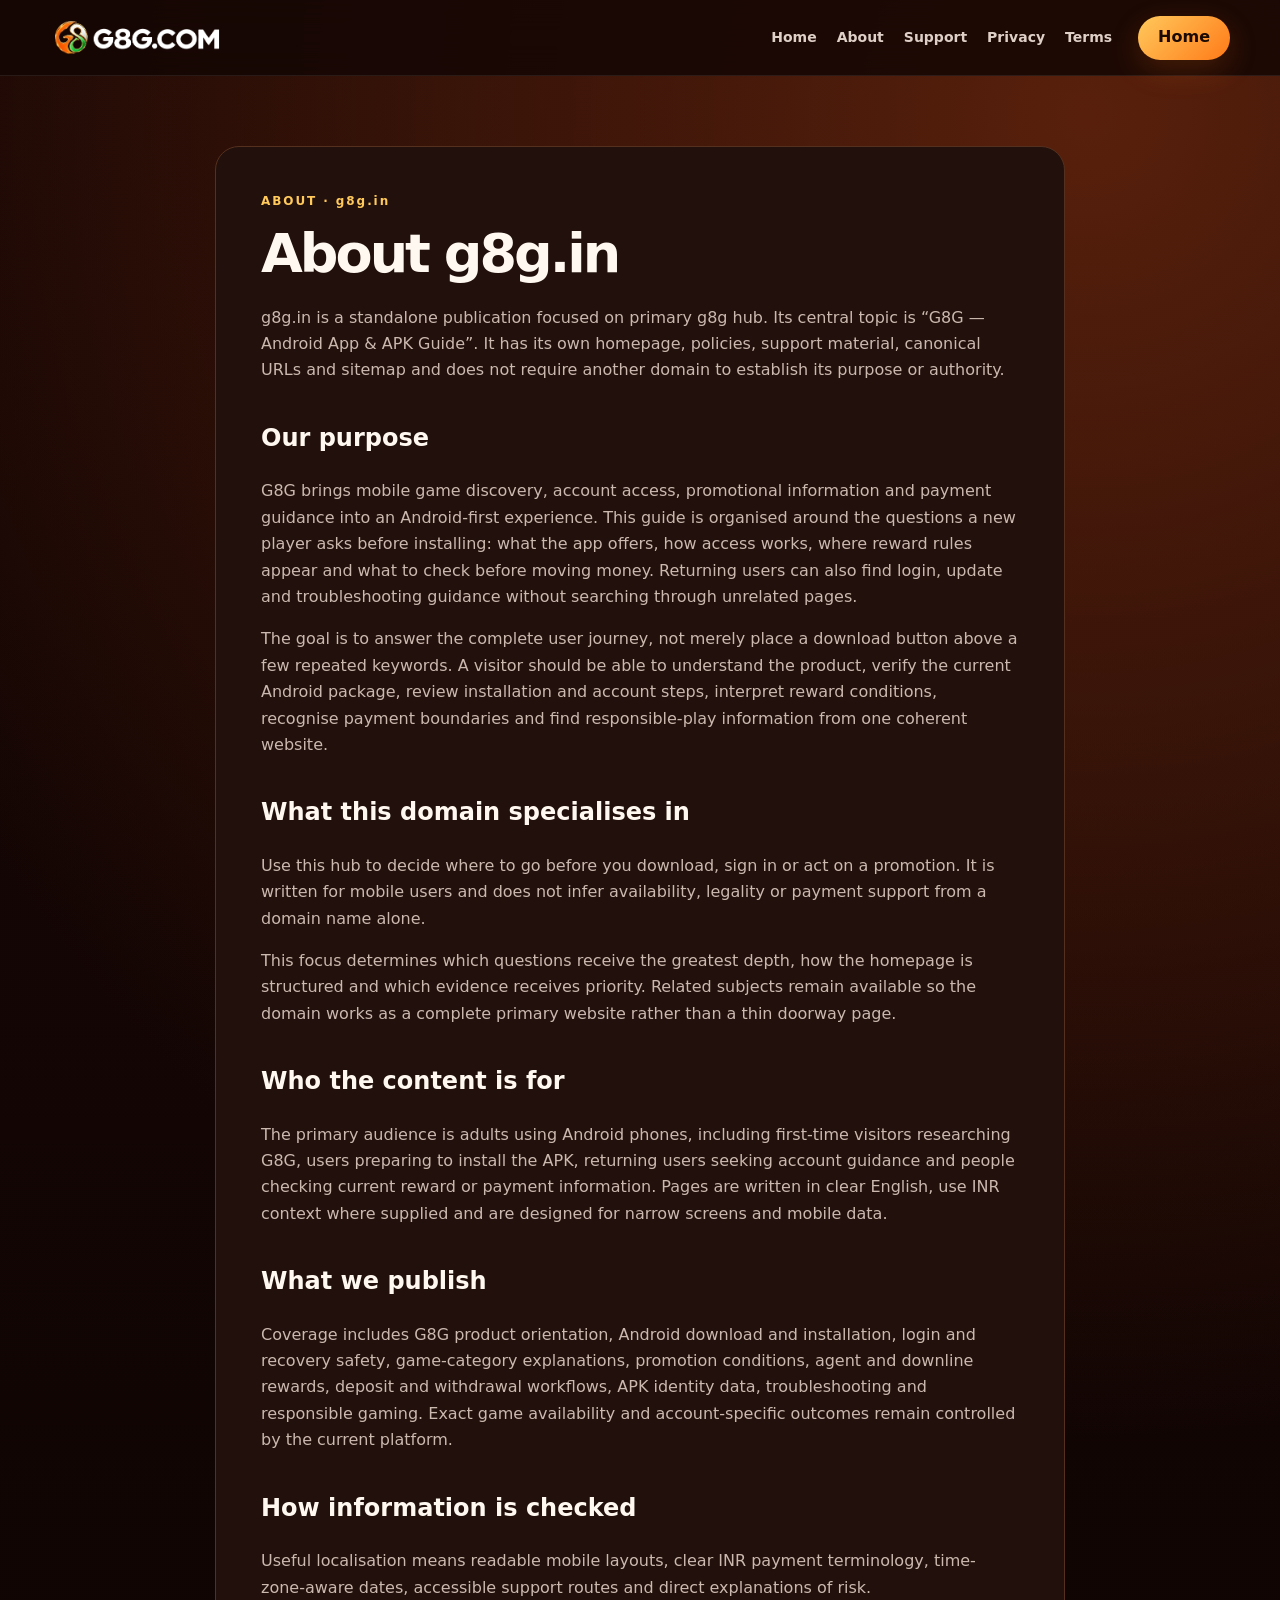
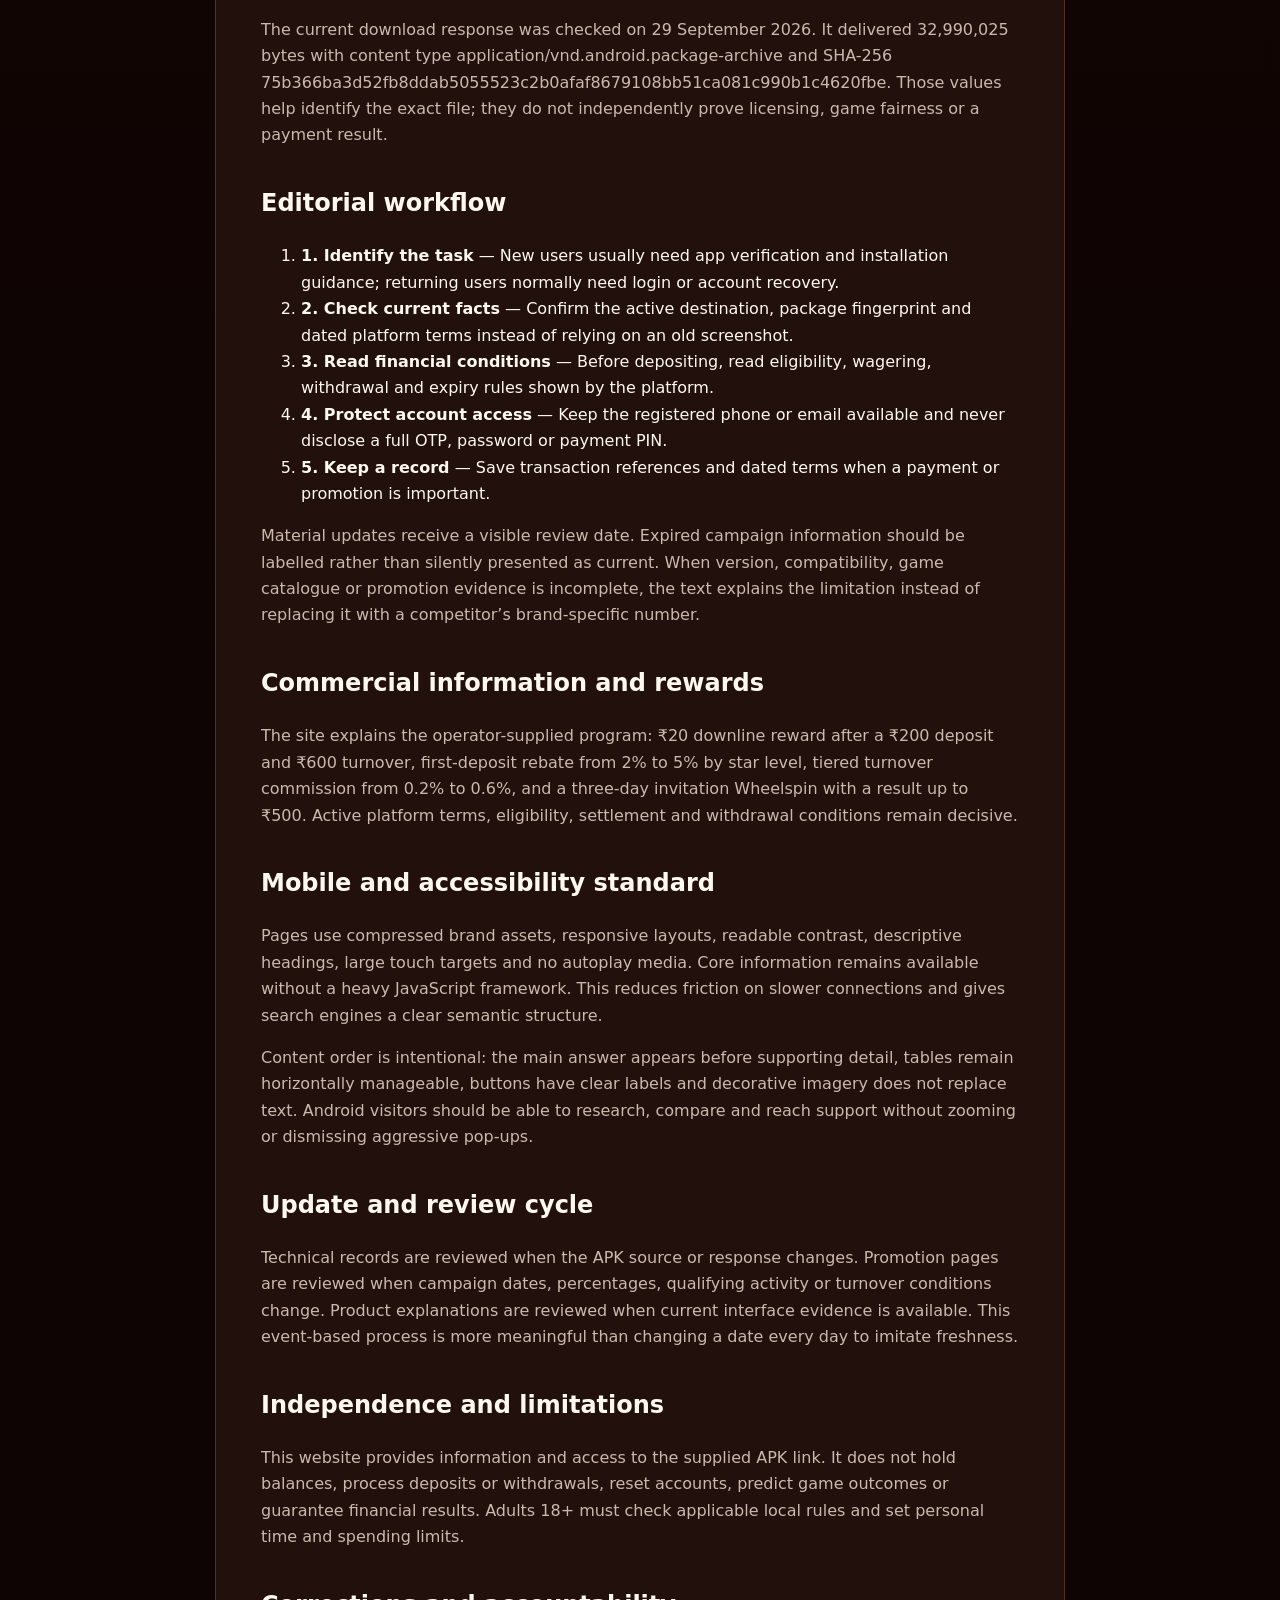
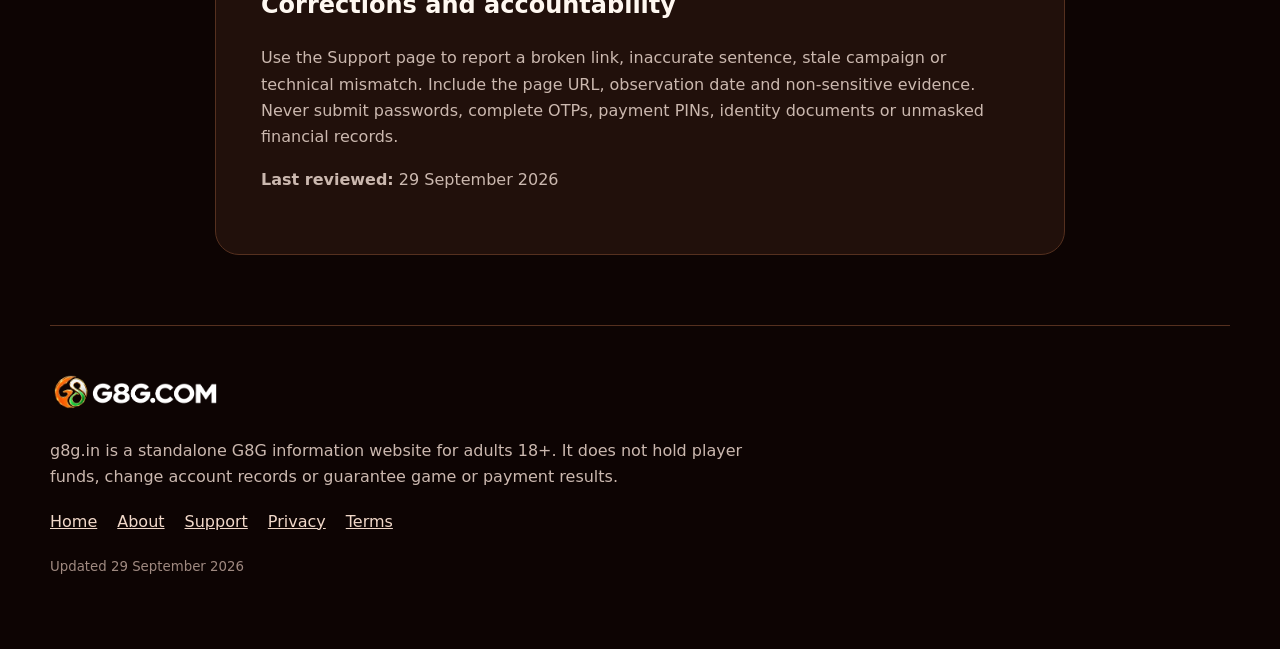
==== about/index.html @ 7ec1262b "Launch g8g.in website" ====
<!doctype html><html lang="en-IN"><head><meta charset="utf-8"><meta name="viewport" content="width=device-width,initial-scale=1"><title>About g8g.in — Purpose, Evidence &amp; Editorial Standards</title><meta name="description" content="Learn the mission, product scope, verification method and publishing standards of g8g.in."><meta name="robots" content="index,follow,max-image-preview:large"><link rel="canonical" href="https://g8g.in/about/"><link rel="icon" href="../assets/favicon.ico"><link rel="apple-touch-icon" href="../assets/apple-touch-icon.png"><link rel="stylesheet" href="../assets/site.css"><style>:root{--accent:#ff7a18}</style></head><body><header><a class="brand" href="../"><img src="../assets/logo-horizontal.webp" alt="G8G.COM"></a><nav><a href="../">Home</a><a href="../about/">About</a><a href="../support/">Support</a><a href="../privacy/">Privacy</a><a href="../terms/">Terms</a></nav><a class="pill" href="../">Home</a></header><main><section class="legal rich-legal"><div class="eyebrow">ABOUT · g8g.in</div><h1>About g8g.in</h1><p>g8g.in is a standalone publication focused on primary g8g hub. Its central topic is “G8G — Android App &amp; APK Guide”. It has its own homepage, policies, support material, canonical URLs and sitemap and does not require another domain to establish its purpose or authority.</p>
  <h2>Our purpose</h2><p>G8G brings mobile game discovery, account access, promotional information and payment guidance into an Android-first experience. This guide is organised around the questions a new player asks before installing: what the app offers, how access works, where reward rules appear and what to check before moving money. Returning users can also find login, update and troubleshooting guidance without searching through unrelated pages.</p><p>The goal is to answer the complete user journey, not merely place a download button above a few repeated keywords. A visitor should be able to understand the product, verify the current Android package, review installation and account steps, interpret reward conditions, recognise payment boundaries and find responsible-play information from one coherent website.</p>
  <h2>What this domain specialises in</h2><p>Use this hub to decide where to go before you download, sign in or act on a promotion. It is written for mobile users and does not infer availability, legality or payment support from a domain name alone.</p><p>This focus determines which questions receive the greatest depth, how the homepage is structured and which evidence receives priority. Related subjects remain available so the domain works as a complete primary website rather than a thin doorway page.</p>
  <h2>Who the content is for</h2><p>The primary audience is adults using Android phones, including first-time visitors researching G8G, users preparing to install the APK, returning users seeking account guidance and people checking current reward or payment information. Pages are written in clear English, use INR context where supplied and are designed for narrow screens and mobile data.</p>
  <h2>What we publish</h2><p>Coverage includes G8G product orientation, Android download and installation, login and recovery safety, game-category explanations, promotion conditions, agent and downline rewards, deposit and withdrawal workflows, APK identity data, troubleshooting and responsible gaming. Exact game availability and account-specific outcomes remain controlled by the current platform.</p>
  <h2>How information is checked</h2><p>Useful localisation means readable mobile layouts, clear INR payment terminology, time-zone-aware dates, accessible support routes and direct explanations of risk.</p><p>The current download response was checked on 29 September 2026. It delivered 32,990,025 bytes with content type application/vnd.android.package-archive and SHA-256 75b366ba3d52fb8ddab5055523c2b0afaf8679108bb51ca081c990b1c4620fbe. Those values help identify the exact file; they do not independently prove licensing, game fairness or a payment result.</p>
  <h2>Editorial workflow</h2><ol class="prose-list"><li><strong>1. Identify the task</strong> — New users usually need app verification and installation guidance; returning users normally need login or account recovery.</li><li><strong>2. Check current facts</strong> — Confirm the active destination, package fingerprint and dated platform terms instead of relying on an old screenshot.</li><li><strong>3. Read financial conditions</strong> — Before depositing, read eligibility, wagering, withdrawal and expiry rules shown by the platform.</li><li><strong>4. Protect account access</strong> — Keep the registered phone or email available and never disclose a full OTP, password or payment PIN.</li><li><strong>5. Keep a record</strong> — Save transaction references and dated terms when a payment or promotion is important.</li></ol><p>Material updates receive a visible review date. Expired campaign information should be labelled rather than silently presented as current. When version, compatibility, game catalogue or promotion evidence is incomplete, the text explains the limitation instead of replacing it with a competitor’s brand-specific number.</p>
  <h2>Commercial information and rewards</h2><p>The site explains the operator-supplied program: ₹20 downline reward after a ₹200 deposit and ₹600 turnover, first-deposit rebate from 2% to 5% by star level, tiered turnover commission from 0.2% to 0.6%, and a three-day invitation Wheelspin with a result up to ₹500. Active platform terms, eligibility, settlement and withdrawal conditions remain decisive.</p>
  <h2>Mobile and accessibility standard</h2><p>Pages use compressed brand assets, responsive layouts, readable contrast, descriptive headings, large touch targets and no autoplay media. Core information remains available without a heavy JavaScript framework. This reduces friction on slower connections and gives search engines a clear semantic structure.</p><p>Content order is intentional: the main answer appears before supporting detail, tables remain horizontally manageable, buttons have clear labels and decorative imagery does not replace text. Android visitors should be able to research, compare and reach support without zooming or dismissing aggressive pop-ups.</p>
  <h2>Update and review cycle</h2><p>Technical records are reviewed when the APK source or response changes. Promotion pages are reviewed when campaign dates, percentages, qualifying activity or turnover conditions change. Product explanations are reviewed when current interface evidence is available. This event-based process is more meaningful than changing a date every day to imitate freshness.</p>
  <h2>Independence and limitations</h2><p>This website provides information and access to the supplied APK link. It does not hold balances, process deposits or withdrawals, reset accounts, predict game outcomes or guarantee financial results. Adults 18+ must check applicable local rules and set personal time and spending limits.</p>
  <h2>Corrections and accountability</h2><p>Use the Support page to report a broken link, inaccurate sentence, stale campaign or technical mismatch. Include the page URL, observation date and non-sensitive evidence. Never submit passwords, complete OTPs, payment PINs, identity documents or unmasked financial records.</p><p><strong>Last reviewed:</strong> 29 September 2026</p></section></main><footer><img src="../assets/logo-horizontal.webp" alt="G8G.COM"><p>g8g.in is a standalone G8G information website for adults 18+. It does not hold player funds, change account records or guarantee game or payment results.</p><div><a href="../">Home</a><a href="../about/">About</a><a href="../support/">Support</a><a href="../privacy/">Privacy</a><a href="../terms/">Terms</a></div><small>Updated 29 September 2026</small></footer></body></html>
---- assets/site.css ----
@font-face{font-family:InterFallback;src:local(Arial)}
:root{--bg:#140604;--panel:#22100b;--panel2:#2d140c;--text:#fff8f1;--muted:#cbb8af;--line:#55301f;--accent:#ff7a18;--gold:#ffc95c}
*{box-sizing:border-box}html{scroll-behavior:smooth}body{margin:0;background:radial-gradient(circle at 85% 3%,#58200c 0,transparent 34%),linear-gradient(180deg,#160604,#0d0403 66%);color:var(--text);font-family:InterFallback,Inter,system-ui,-apple-system,sans-serif;line-height:1.65}a{color:inherit}header{height:76px;position:sticky;top:0;z-index:20;display:flex;align-items:center;gap:26px;padding:0 max(22px,calc((100vw - 1180px)/2));background:rgba(20,6,4,.86);backdrop-filter:blur(16px);border-bottom:1px solid rgba(255,255,255,.08)}.brand{display:flex;margin-right:auto}.brand img{width:174px;height:auto;display:block}nav{display:flex;gap:20px}nav a{text-decoration:none;color:#decfc7;font-size:14px;font-weight:700}.pill,.primary,.secondary{display:inline-flex;align-items:center;justify-content:center;min-height:44px;border-radius:999px;padding:0 20px;text-decoration:none;font-weight:850}.pill,.primary{color:#1b0902;background:linear-gradient(135deg,var(--gold),var(--accent));box-shadow:0 10px 30px rgba(255,122,24,.18)}.secondary{border:1px solid #805032;background:#27120c}.hero{max-width:1180px;margin:0 auto;padding:72px 0 54px;display:grid;grid-template-columns:minmax(0,1fr) 400px;gap:70px;align-items:center}.eyebrow,.kicker{font-size:12px;letter-spacing:.16em;font-weight:900;color:var(--gold)}h1{font-size:clamp(46px,7vw,82px);line-height:.98;letter-spacing:-.055em;margin:16px 0 24px;max-width:830px}.hero p{font-size:18px;color:var(--muted);max-width:720px}.app-icon{width:100%;height:auto;filter:drop-shadow(0 38px 40px rgba(0,0,0,.45))}.actions{display:flex;gap:12px;margin:30px 0 24px}.chips{display:flex;flex-wrap:wrap;gap:8px}.chips span{border:1px solid var(--line);background:#24100b;border-radius:999px;padding:6px 12px;color:#dbc7bd;font-size:12px}.trust{max-width:1180px;margin:0 auto 54px;display:grid;grid-template-columns:repeat(4,1fr);border:1px solid var(--line);border-radius:20px;overflow:hidden;background:rgba(41,16,9,.75)}.trust div{padding:21px;border-right:1px solid var(--line)}.trust div:last-child{border:0}.trust b,.trust span{display:block}.trust b{color:#fff}.trust span{font-size:13px;color:var(--muted)}.content,.faq,.download{max-width:1180px;margin:0 auto;padding:58px 0;border-top:1px solid rgba(255,255,255,.1)}.content h2,.faq h2,.download h2{font-size:clamp(30px,4vw,50px);line-height:1.06;letter-spacing:-.035em;margin:10px 0 18px}.content>p,.download p{max-width:900px;color:var(--muted);font-size:17px}.cards{max-width:1180px;margin:0 auto 60px;display:grid;grid-template-columns:repeat(4,1fr);gap:14px}.card{min-height:230px;padding:24px;border:1px solid var(--line);border-radius:20px;background:linear-gradient(145deg,#2c140d,#1b0b08)}.card span{display:block;color:var(--accent);font-weight:900}.card h3{font-size:20px;margin:40px 0 8px}.card p{color:var(--muted);font-size:14px}.download{padding:34px;border:1px solid #754126;border-radius:24px;background:linear-gradient(120deg,#3d190d,#20100c);display:flex;align-items:center;gap:28px;margin-bottom:60px}.download>div{margin-right:auto}.download h2{font-size:34px}.download button{flex:0 0 auto;border:1px solid #7c583f;color:#cbb8af;background:#29140d;border-radius:999px;padding:15px 20px;font-weight:800}.network{display:grid;grid-template-columns:repeat(3,1fr);gap:12px;margin-top:28px}.network a{display:block;text-decoration:none;padding:18px;border:1px solid var(--line);border-radius:16px;background:#21100b}.network b,.network small{display:block}.network b{color:var(--gold)}.network small{color:var(--muted)}details{border-top:1px solid var(--line);padding:18px 0}summary{font-weight:850;cursor:pointer}details p{color:var(--muted);max-width:850px}footer{max-width:1180px;margin:50px auto 0;padding:45px 0 70px;border-top:1px solid var(--line)}footer img{width:171px}footer p{max-width:740px;color:var(--muted)}footer div{display:flex;gap:20px;margin:18px 0}footer a{color:#f1d8c9}footer small{color:#9f8980}.legal{max-width:850px;margin:70px auto;padding:45px;border:1px solid var(--line);border-radius:24px;background:#21100b}.legal h1{font-size:54px}.legal h2{margin-top:35px}.legal p{color:var(--muted)}
@media(max-width:900px){header nav{display:none}.hero{padding:52px 22px 40px;grid-template-columns:1fr}.app-icon{width:260px;grid-row:1}.trust,.content,.faq{margin-left:22px;margin-right:22px}.cards{padding:0 22px;grid-template-columns:1fr 1fr}.download{margin:0 22px 50px}.network{grid-template-columns:1fr 1fr}footer{margin:40px 22px 0}.legal{margin:35px 20px}.legal h1{font-size:42px}}
@media(max-width:560px){header{height:66px;padding:0 14px}.brand img{width:142px}.pill{font-size:12px;padding:0 14px}.hero{gap:20px}.hero h1{font-size:48px}.hero p{font-size:16px}.actions{flex-direction:column}.trust{grid-template-columns:1fr 1fr}.trust div:nth-child(2){border-right:0}.trust div:nth-child(-n+2){border-bottom:1px solid var(--line)}.cards{grid-template-columns:1fr}.card{min-height:180px}.download{display:block}.download button{width:100%;margin-top:18px}.network{grid-template-columns:1fr}.content,.faq{padding:42px 0}.legal{padding:28px}.legal h1{font-size:38px}}
@media(prefers-reduced-motion:no-preference){.card,.network a{transition:transform .18s,border-color .18s}.card:hover,.network a:hover{transform:translateY(-3px);border-color:var(--accent)}}
.deep>p{max-width:920px}.steps{list-style:none;padding:0;margin:34px 0 0;display:grid;grid-template-columns:1fr 1fr;gap:12px}.steps li{display:flex;gap:18px;padding:22px;border:1px solid var(--line);border-radius:18px;background:rgba(38,15,10,.8)}.steps li:last-child:nth-child(odd){grid-column:1/-1}.steps li>span{display:grid;place-items:center;flex:0 0 36px;height:36px;border-radius:50%;background:var(--accent);color:#1a0803;font-weight:950}.steps h3{margin:1px 0 6px;font-size:18px}.steps p{margin:0;color:var(--muted);font-size:14px}.evidence{max-width:1180px;margin:0 auto;padding:58px 0;border-top:1px solid rgba(255,255,255,.1);display:grid;grid-template-columns:.85fr 1.15fr;gap:54px;align-items:start}.evidence h2{font-size:clamp(30px,4vw,50px);line-height:1.06;margin:10px 0 18px}.evidence p{color:var(--muted)}.table-wrap{overflow:hidden;border:1px solid var(--line);border-radius:18px;background:#21100b}table{width:100%;border-collapse:collapse}th,td{text-align:left;padding:17px 18px;border-bottom:1px solid var(--line);vertical-align:top}tr:last-child th,tr:last-child td{border:0}th{width:42%;color:#f8dcc8;font-size:14px}td{color:var(--muted);font-size:14px}
@media(max-width:900px){.evidence{margin-left:22px;margin-right:22px;grid-template-columns:1fr;gap:24px}}
@media(max-width:560px){.evidence{padding:42px 0}.steps{grid-template-columns:1fr}.steps li:last-child:nth-child(odd){grid-column:auto}.steps li{padding:18px}.table-wrap{overflow-x:auto}th,td{padding:14px 12px}}
.product{display:grid;grid-template-columns:1fr .85fr;gap:50px;align-items:start}.product>.kicker,.product>h2{grid-column:1}.product>p{grid-column:1}.product .app-table{grid-column:2;grid-row:1/5;border:1px solid var(--line);border-radius:20px;overflow:hidden;background:#21100b}.feature-section,.journey,.split,.closing{max-width:1180px;margin:0 auto 60px}.feature-section{padding-top:58px;border-top:1px solid rgba(255,255,255,.1)}.feature-section>h2,.journey h2,.split h2,.closing h2{font-size:clamp(30px,4vw,50px);line-height:1.06;letter-spacing:-.035em;margin:10px 0 24px}.feature-grid{display:grid;grid-template-columns:repeat(3,1fr);gap:12px}.feature{padding:24px;border:1px solid var(--line);border-radius:18px;background:linear-gradient(145deg,#2b130c,#190a07)}.feature>span{display:grid;place-items:center;width:34px;height:34px;border-radius:50%;background:var(--accent);color:#1a0803;font-weight:950}.feature h3{margin:22px 0 8px}.feature p,.journey p,.journey li span,.split p,.closing p{color:var(--muted)}.category-row{display:flex;flex-wrap:wrap;gap:9px;margin-top:26px}.category-row span{padding:10px 15px;border-radius:999px;border:1px solid var(--line);background:#24100b;color:#efd9cb;font-weight:750;font-size:13px}.journey{padding:38px;border:1px solid var(--line);border-radius:24px;background:linear-gradient(125deg,#32150d,#190a07);display:grid;grid-template-columns:.8fr 1.2fr;gap:42px}.journey ol{list-style:none;padding:0;margin:0;display:grid;gap:10px}.journey li{display:grid;grid-template-columns:130px 1fr;gap:15px;padding:14px 0;border-bottom:1px solid var(--line)}.journey li:last-child{border:0}.journey b{color:var(--gold)}.split{display:grid;grid-template-columns:1fr 1fr;gap:14px}.split article{padding:34px;border:1px solid var(--line);border-radius:22px;background:#21100b}.split h2{font-size:32px}.closing{padding:38px;border-radius:24px;background:linear-gradient(120deg,var(--accent),#ffbe4f);color:#210a03;display:flex;gap:30px;align-items:center}.closing>div{margin-right:auto}.closing .kicker,.closing p{color:#321207}.closing .primary{background:#1c0804;color:#fff;box-shadow:none;flex:0 0 auto}
@media(max-width:900px){.product{grid-template-columns:1fr}.product>.kicker,.product>h2,.product>p,.product .app-table{grid-column:auto;grid-row:auto}.feature-section,.journey,.split,.closing{margin-left:22px;margin-right:22px}.feature-grid{grid-template-columns:1fr 1fr}.journey{grid-template-columns:1fr}}
@media(max-width:560px){.feature-grid,.split{grid-template-columns:1fr}.journey{padding:24px}.journey li{grid-template-columns:1fr;gap:4px}.closing{display:block}.closing .primary{width:100%;margin-top:18px}}
.promo{max-width:1180px;margin:0 auto 60px;padding:42px;border:1px solid #815026;border-radius:26px;background:radial-gradient(circle at 90% 0,#673010 0,transparent 38%),linear-gradient(135deg,#35160c,#1b0b08)}.promo>div:first-child{max-width:850px}.promo h2{font-size:clamp(32px,4vw,52px);line-height:1.04;margin:10px 0 18px}.promo>div>p,.promo article p,.fineprint{color:var(--muted)}.promo-grid{display:grid;grid-template-columns:repeat(4,1fr);gap:12px;margin:30px 0 18px}.promo article{padding:22px;border:1px solid var(--line);border-radius:18px;background:rgba(20,6,4,.72)}.promo article b{font-size:26px;color:var(--gold)}.promo article h3{margin:10px 0 8px}.promo article p{font-size:14px}.fineprint{font-size:13px;margin:18px 0 0}
@media(max-width:900px){.promo{margin-left:22px;margin-right:22px}.promo-grid{grid-template-columns:1fr 1fr}}
@media(max-width:560px){.promo{padding:25px}.promo-grid{grid-template-columns:1fr}}
code,.card p,td{overflow-wrap:anywhere}code{font-size:12px;color:#ffe2ad}
.intent-grid{display:grid;grid-template-columns:repeat(3,1fr);gap:12px;margin:28px 0}.intent-grid article{padding:22px;border:1px solid var(--line);border-radius:18px;background:#21100b}.intent-grid h3{margin:0 0 10px;color:var(--gold)}.intent-grid p{margin:0;color:var(--muted);font-size:14px;line-height:1.8}
@media(max-width:760px){.intent-grid{grid-template-columns:1fr}}
.quick-download{max-width:1180px;margin:0 auto 58px;padding:28px 32px;border:1px solid #86532a;border-radius:22px;background:linear-gradient(120deg,#3d190d,#21100b);display:flex;align-items:center;gap:28px}.quick-download>div{margin-right:auto}.quick-download h2{font-size:clamp(26px,3vw,40px);line-height:1.08;margin:7px 0}.quick-download p{margin:0;color:var(--muted)}.market-section{max-width:1180px;margin:0 auto 60px;padding:42px;border:1px solid var(--line);border-radius:26px;background:radial-gradient(circle at 100% 0,#563014 0,transparent 40%),#21100b;display:grid;grid-template-columns:1.25fr .75fr;gap:44px}.market-section h2{font-size:clamp(32px,4vw,52px);line-height:1.04;margin:10px 0 20px}.market-section p{color:var(--muted)}.market-points{display:grid;grid-template-columns:1fr 1fr;gap:10px;align-content:start}.market-points span{padding:15px;border:1px solid var(--line);border-radius:14px;background:rgba(20,6,4,.7);font-weight:800;color:#f5d8c3}
@media(max-width:900px){.quick-download,.market-section{margin-left:22px;margin-right:22px}.market-section{grid-template-columns:1fr}}
@media(max-width:560px){.quick-download{display:block;padding:24px}.quick-download .primary{width:100%;margin-top:18px}.market-section{padding:25px}.market-points{grid-template-columns:1fr 1fr}}
.release-badge{display:inline-flex;margin-bottom:12px;padding:8px 13px;border:1px solid #94602c;border-radius:999px;background:rgba(43,18,10,.85);color:var(--gold);font-size:12px;font-weight:900;letter-spacing:.08em}
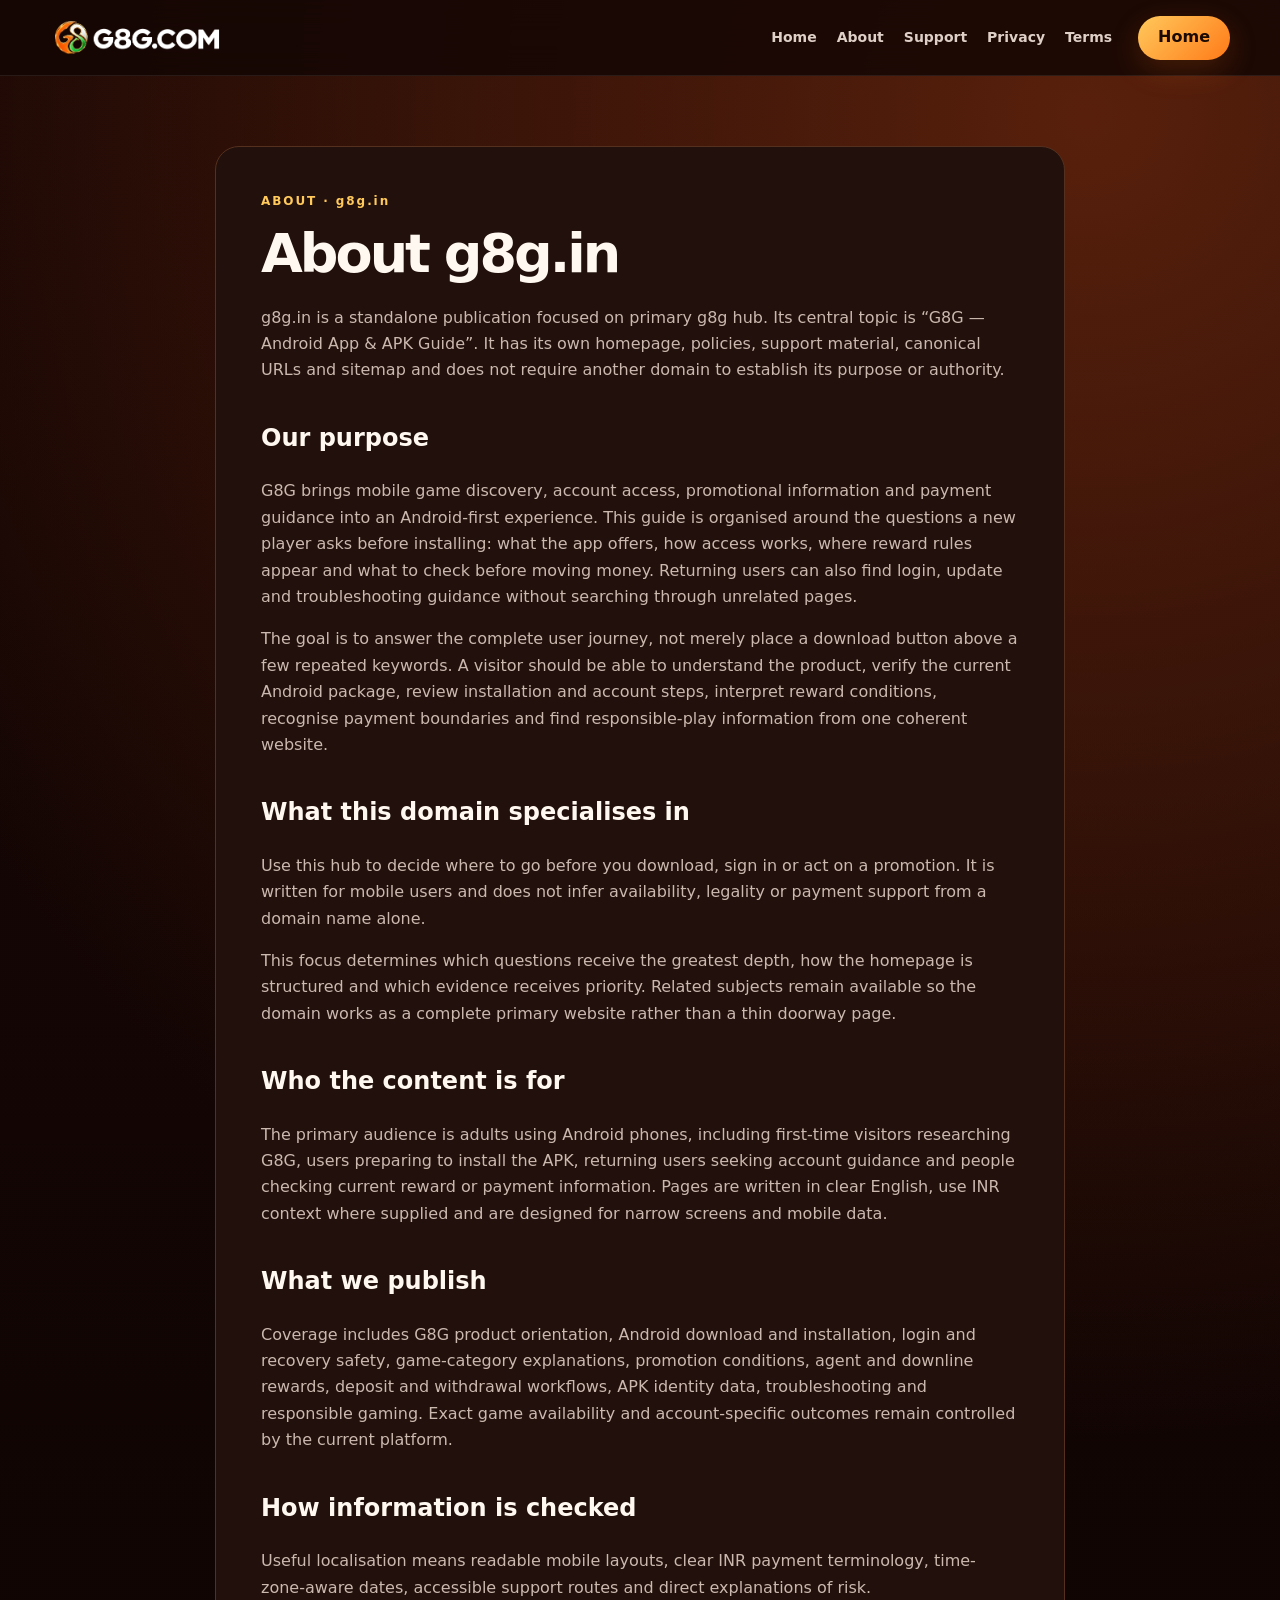
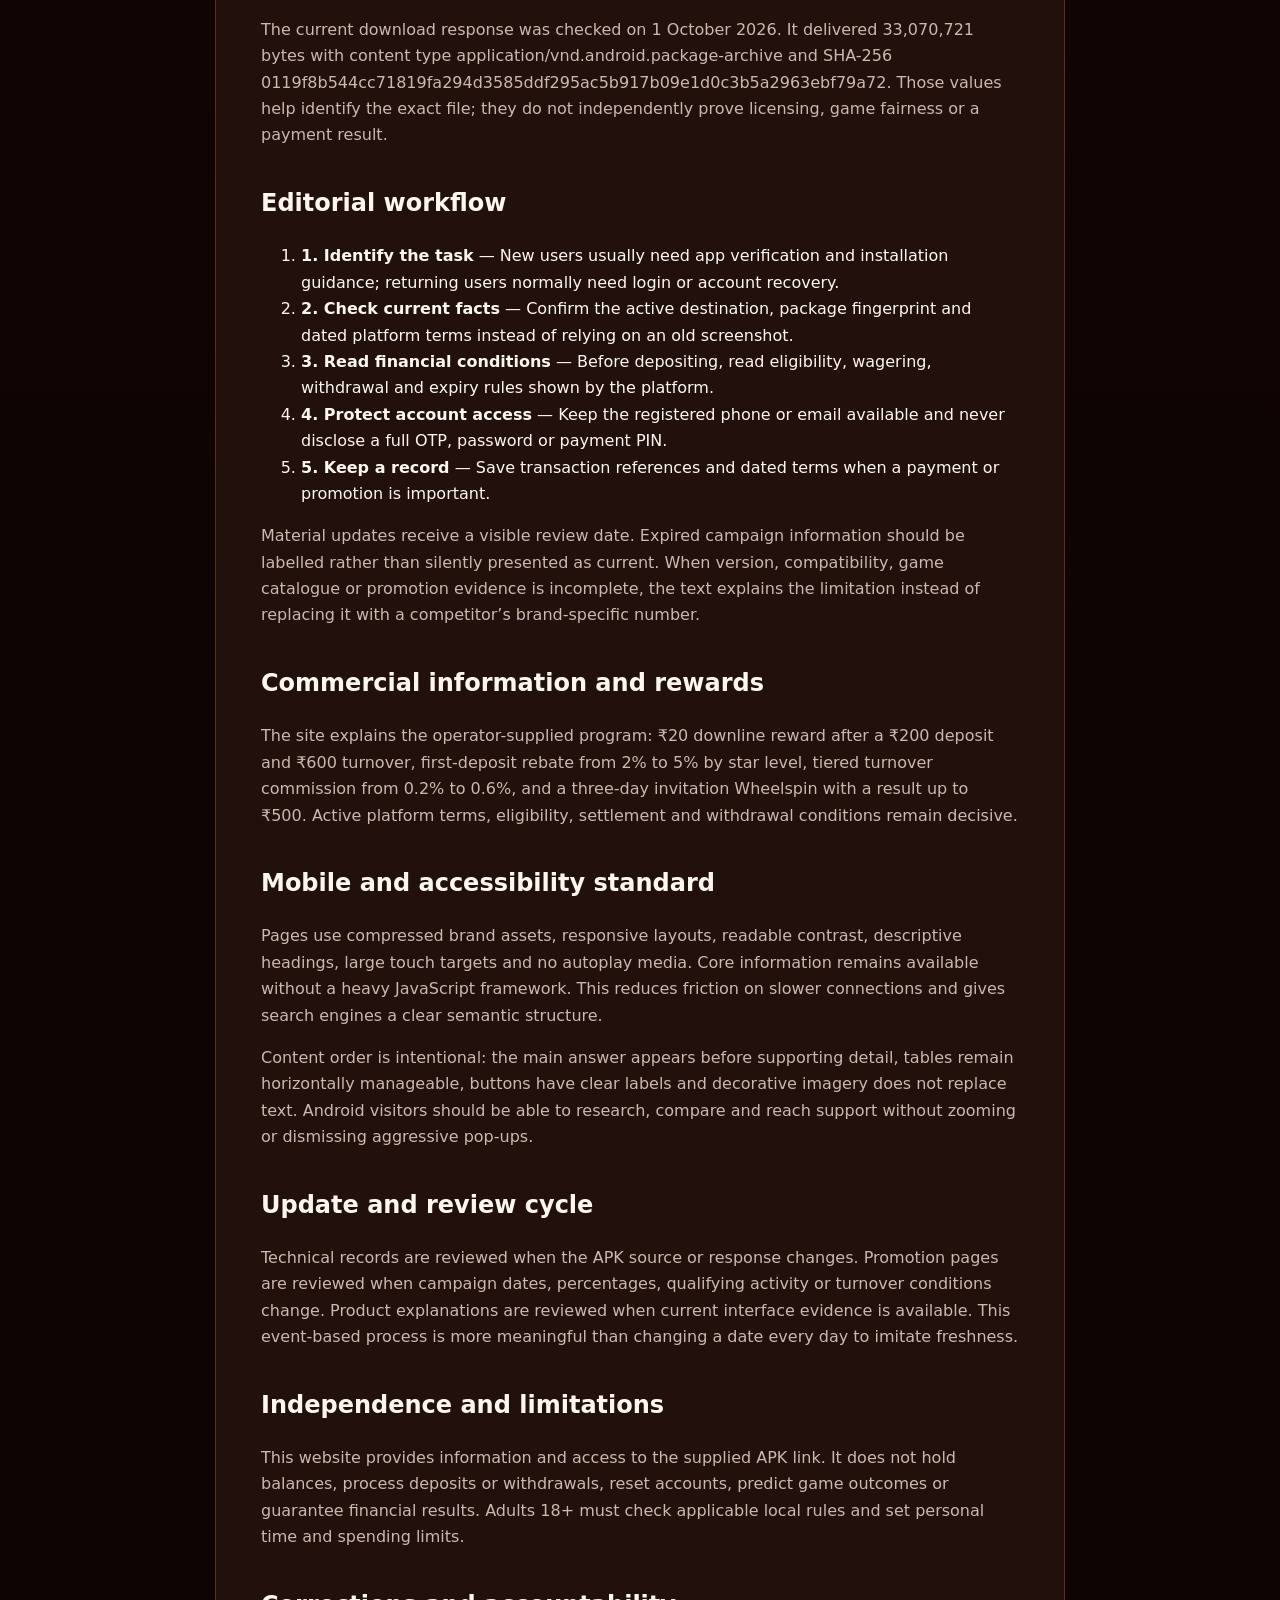
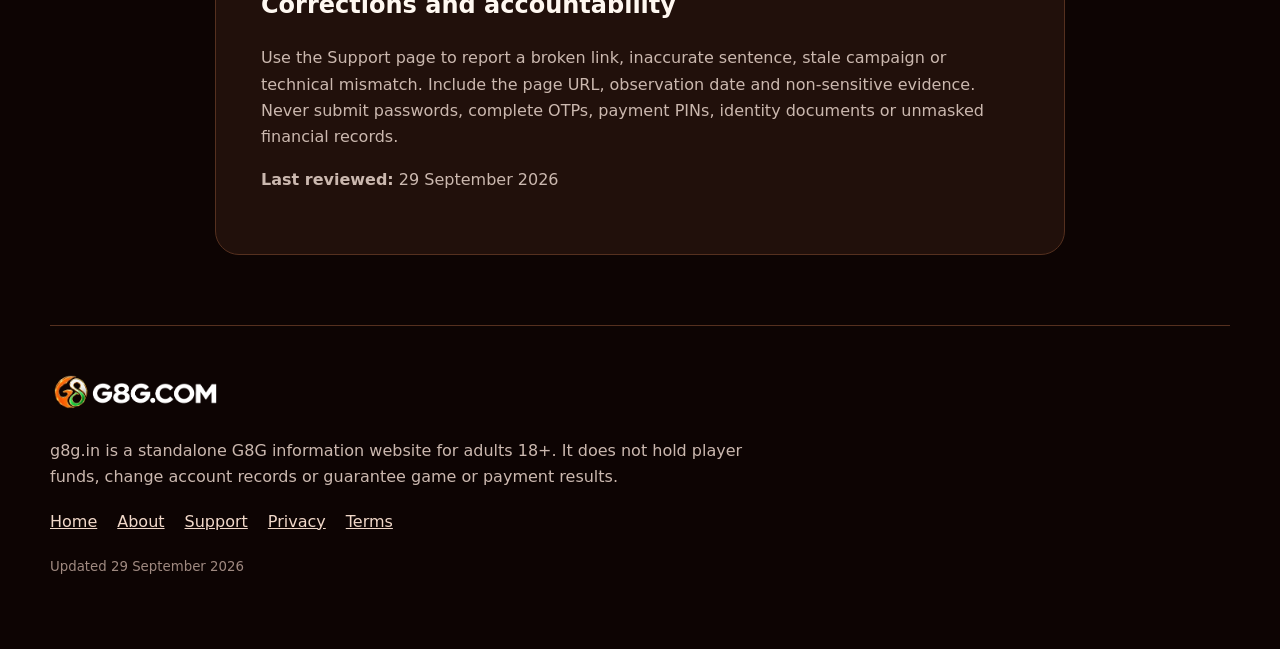
==== commit 7a38eb41: "Update G8G APK download" ====
--- a/about/index.html
+++ b/about/index.html
@@ -1,9 +1,9 @@
-<!doctype html><html lang="en-IN"><head><meta charset="utf-8"><meta name="viewport" content="width=device-width,initial-scale=1"><title>About g8g.in — Purpose, Evidence &amp; Editorial Standards</title><meta name="description" content="Learn the mission, product scope, verification method and publishing standards of g8g.in."><meta name="robots" content="index,follow,max-image-preview:large"><link rel="canonical" href="https://g8g.in/about/"><link rel="icon" href="../assets/favicon.ico"><link rel="apple-touch-icon" href="../assets/apple-touch-icon.png"><link rel="stylesheet" href="../assets/site.css"><style>:root{--accent:#ff7a18}</style></head><body><header><a class="brand" href="../"><img src="../assets/logo-horizontal.webp" alt="G8G.COM"></a><nav><a href="../">Home</a><a href="../about/">About</a><a href="../support/">Support</a><a href="../privacy/">Privacy</a><a href="../terms/">Terms</a></nav><a class="pill" href="../">Home</a></header><main><section class="legal rich-legal"><div class="eyebrow">ABOUT · g8g.in</div><h1>About g8g.in</h1><p>g8g.in is a standalone publication focused on primary g8g hub. Its central topic is “G8G — Android App &amp; APK Guide”. It has its own homepage, policies, support material, canonical URLs and sitemap and does not require another domain to establish its purpose or authority.</p>
+<!doctype html><html lang="en-IN"><head><meta charset="utf-8"><meta name="viewport" content="width=device-width,initial-scale=1"><title>About g8g.in — Purpose, Evidence &amp; Editorial Standards</title><meta name="description" content="Learn the mission, product scope, verification method and publishing standards of g8g.in."><meta name="robots" content="index,follow,max-image-preview:large"><link rel="canonical" href="https://g8g.in/about/"><link rel="icon" href="/favicon.ico" sizes="48x48"><link rel="icon" type="image/png" sizes="48x48" href="/assets/favicon-48.png"><link rel="apple-touch-icon" sizes="180x180" href="/assets/apple-touch-icon.png"><link rel="manifest" href="/site.webmanifest"><link rel="stylesheet" href="../assets/site.css"><style>:root{--accent:#ff7a18}</style></head><body><header><a class="brand" href="../"><img src="../assets/logo-horizontal.webp" alt="G8G.COM"></a><nav><a href="../">Home</a><a href="../about/">About</a><a href="../support/">Support</a><a href="../privacy/">Privacy</a><a href="../terms/">Terms</a></nav><a class="pill" href="../">Home</a></header><main><section class="legal rich-legal"><div class="eyebrow">ABOUT · g8g.in</div><h1>About g8g.in</h1><p>g8g.in is a standalone publication focused on primary g8g hub. Its central topic is “G8G — Android App &amp; APK Guide”. It has its own homepage, policies, support material, canonical URLs and sitemap and does not require another domain to establish its purpose or authority.</p>
   <h2>Our purpose</h2><p>G8G brings mobile game discovery, account access, promotional information and payment guidance into an Android-first experience. This guide is organised around the questions a new player asks before installing: what the app offers, how access works, where reward rules appear and what to check before moving money. Returning users can also find login, update and troubleshooting guidance without searching through unrelated pages.</p><p>The goal is to answer the complete user journey, not merely place a download button above a few repeated keywords. A visitor should be able to understand the product, verify the current Android package, review installation and account steps, interpret reward conditions, recognise payment boundaries and find responsible-play information from one coherent website.</p>
   <h2>What this domain specialises in</h2><p>Use this hub to decide where to go before you download, sign in or act on a promotion. It is written for mobile users and does not infer availability, legality or payment support from a domain name alone.</p><p>This focus determines which questions receive the greatest depth, how the homepage is structured and which evidence receives priority. Related subjects remain available so the domain works as a complete primary website rather than a thin doorway page.</p>
   <h2>Who the content is for</h2><p>The primary audience is adults using Android phones, including first-time visitors researching G8G, users preparing to install the APK, returning users seeking account guidance and people checking current reward or payment information. Pages are written in clear English, use INR context where supplied and are designed for narrow screens and mobile data.</p>
   <h2>What we publish</h2><p>Coverage includes G8G product orientation, Android download and installation, login and recovery safety, game-category explanations, promotion conditions, agent and downline rewards, deposit and withdrawal workflows, APK identity data, troubleshooting and responsible gaming. Exact game availability and account-specific outcomes remain controlled by the current platform.</p>
-  <h2>How information is checked</h2><p>Useful localisation means readable mobile layouts, clear INR payment terminology, time-zone-aware dates, accessible support routes and direct explanations of risk.</p><p>The current download response was checked on 29 September 2026. It delivered 32,990,025 bytes with content type application/vnd.android.package-archive and SHA-256 75b366ba3d52fb8ddab5055523c2b0afaf8679108bb51ca081c990b1c4620fbe. Those values help identify the exact file; they do not independently prove licensing, game fairness or a payment result.</p>
+  <h2>How information is checked</h2><p>Useful localisation means readable mobile layouts, clear INR payment terminology, time-zone-aware dates, accessible support routes and direct explanations of risk.</p><p>The current download response was checked on 1 October 2026. It delivered 33,070,721 bytes with content type application/vnd.android.package-archive and SHA-256 0119f8b544cc71819fa294d3585ddf295ac5b917b09e1d0c3b5a2963ebf79a72. Those values help identify the exact file; they do not independently prove licensing, game fairness or a payment result.</p>
   <h2>Editorial workflow</h2><ol class="prose-list"><li><strong>1. Identify the task</strong> — New users usually need app verification and installation guidance; returning users normally need login or account recovery.</li><li><strong>2. Check current facts</strong> — Confirm the active destination, package fingerprint and dated platform terms instead of relying on an old screenshot.</li><li><strong>3. Read financial conditions</strong> — Before depositing, read eligibility, wagering, withdrawal and expiry rules shown by the platform.</li><li><strong>4. Protect account access</strong> — Keep the registered phone or email available and never disclose a full OTP, password or payment PIN.</li><li><strong>5. Keep a record</strong> — Save transaction references and dated terms when a payment or promotion is important.</li></ol><p>Material updates receive a visible review date. Expired campaign information should be labelled rather than silently presented as current. When version, compatibility, game catalogue or promotion evidence is incomplete, the text explains the limitation instead of replacing it with a competitor’s brand-specific number.</p>
   <h2>Commercial information and rewards</h2><p>The site explains the operator-supplied program: ₹20 downline reward after a ₹200 deposit and ₹600 turnover, first-deposit rebate from 2% to 5% by star level, tiered turnover commission from 0.2% to 0.6%, and a three-day invitation Wheelspin with a result up to ₹500. Active platform terms, eligibility, settlement and withdrawal conditions remain decisive.</p>
   <h2>Mobile and accessibility standard</h2><p>Pages use compressed brand assets, responsive layouts, readable contrast, descriptive headings, large touch targets and no autoplay media. Core information remains available without a heavy JavaScript framework. This reduces friction on slower connections and gives search engines a clear semantic structure.</p><p>Content order is intentional: the main answer appears before supporting detail, tables remain horizontally manageable, buttons have clear labels and decorative imagery does not replace text. Android visitors should be able to research, compare and reach support without zooming or dismissing aggressive pop-ups.</p>
--- a/assets/site.css
+++ b/assets/site.css
@@ -20,3 +20,8 @@
 @media(max-width:900px){.quick-download,.market-section{margin-left:22px;margin-right:22px}.market-section{grid-template-columns:1fr}}
 @media(max-width:560px){.quick-download{display:block;padding:24px}.quick-download .primary{width:100%;margin-top:18px}.market-section{padding:25px}.market-points{grid-template-columns:1fr 1fr}}
 .release-badge{display:inline-flex;margin-bottom:12px;padding:8px 13px;border:1px solid #94602c;border-radius:999px;background:rgba(43,18,10,.85);color:var(--gold);font-size:12px;font-weight:900;letter-spacing:.08em}
+
+/* Mobile hardening: prevent horizontal overflow and keep every CTA tappable. */
+html,body{max-width:100%;overflow-x:hidden}img{max-width:100%}
+@media(max-width:560px){header{height:64px;padding:0 14px;gap:10px}.brand img{width:118px}.pill{min-height:42px;font-size:13px;padding:0 15px;white-space:nowrap}.hero{gap:18px;padding:32px 16px 34px}.hero h1{font-size:clamp(36px,12vw,48px);line-height:1.02;letter-spacing:-.045em;overflow-wrap:anywhere}.app-icon{width:200px}.actions a{width:100%}.trust,.content,.faq{margin-left:16px;margin-right:16px}.trust div{padding:16px}.cards{padding-left:16px;padding-right:16px}.download,.quick-download,.market-section,.feature-section,.journey,.split,.closing,.promo,.evidence{margin-left:16px;margin-right:16px}.download{padding:24px}.download .primary{width:100%;margin-top:18px}.legal{margin:24px 16px;padding:24px}.legal h1{font-size:clamp(32px,10vw,38px);overflow-wrap:anywhere}.journey{padding:24px}.closing{padding:26px}.promo,.market-section{padding:24px}footer{margin-left:16px;margin-right:16px}footer div{flex-wrap:wrap;gap:12px 18px}}
+@media(max-width:360px){.brand img{width:104px}.pill{padding:0 12px}.hero h1{font-size:35px}.trust{grid-template-columns:1fr}.trust div{border-right:0;border-bottom:1px solid var(--line)}.trust div:last-child{border-bottom:0}.market-points{grid-template-columns:1fr}}
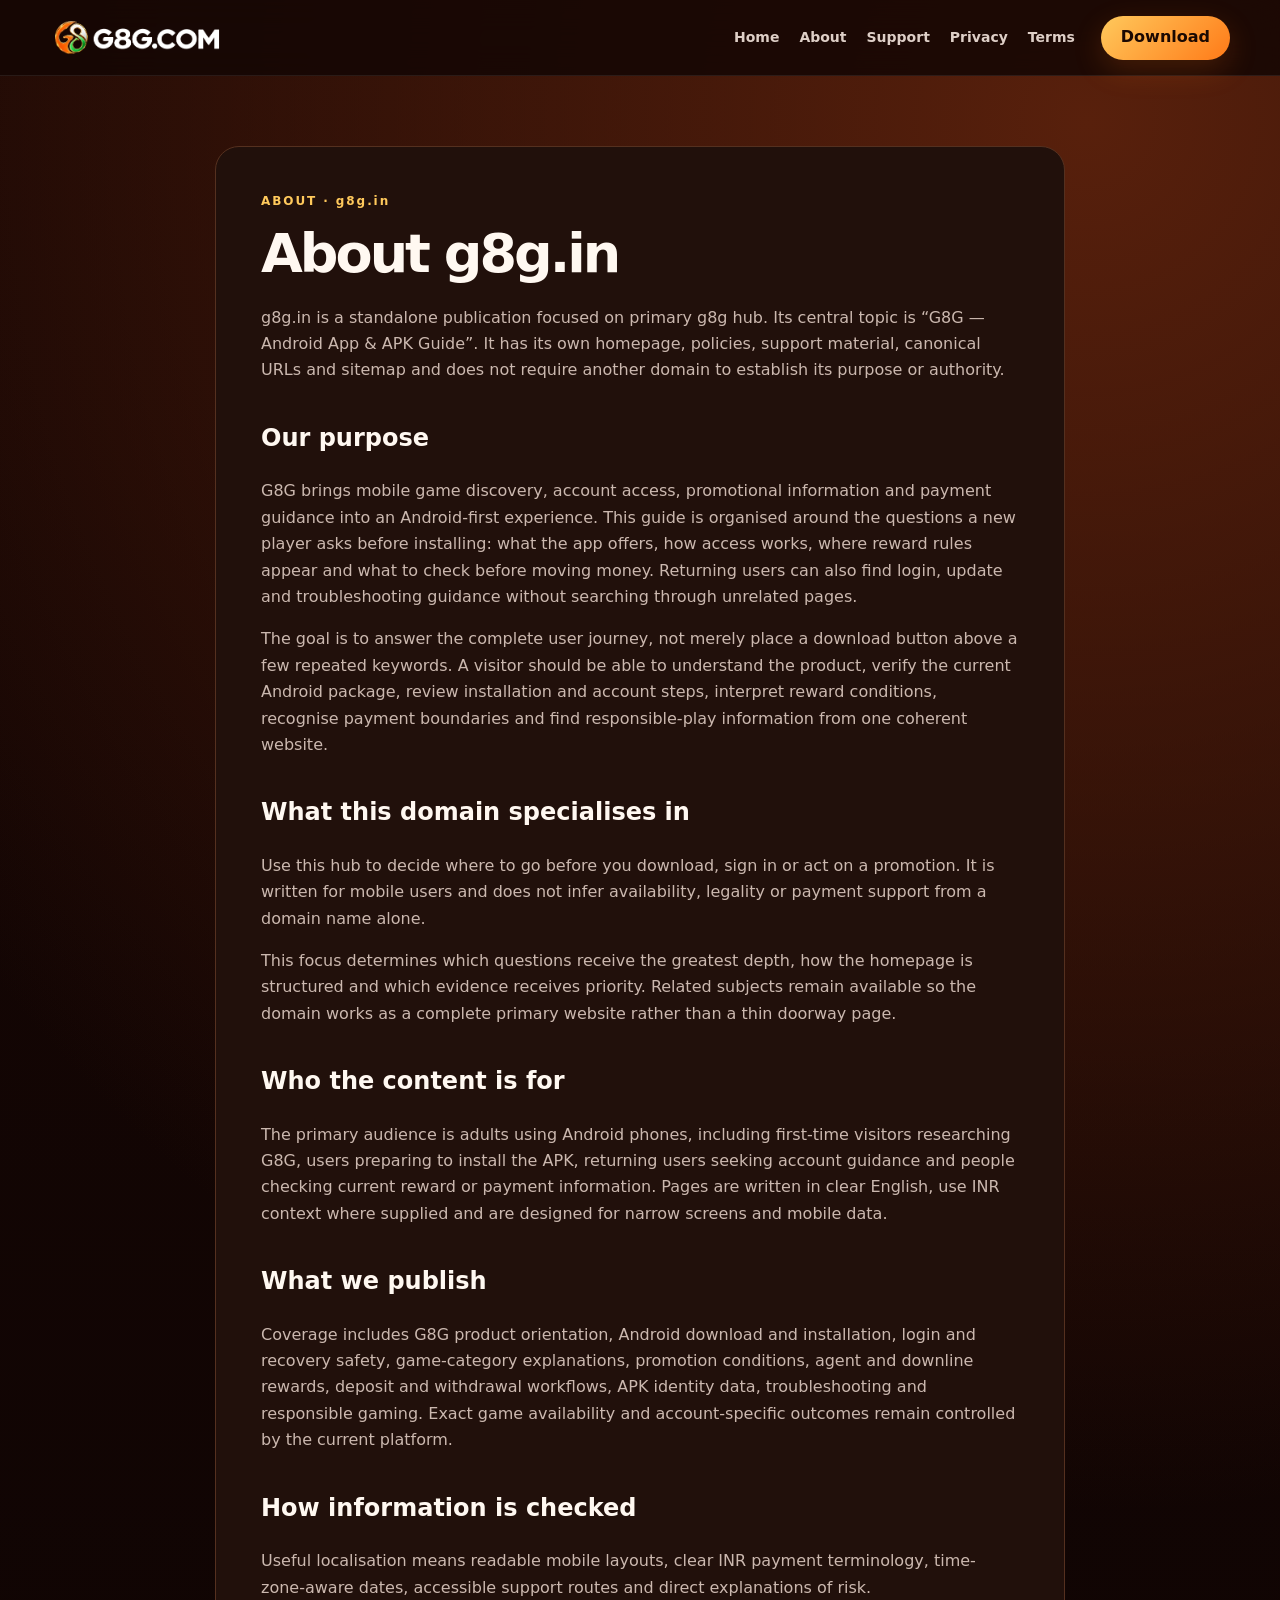
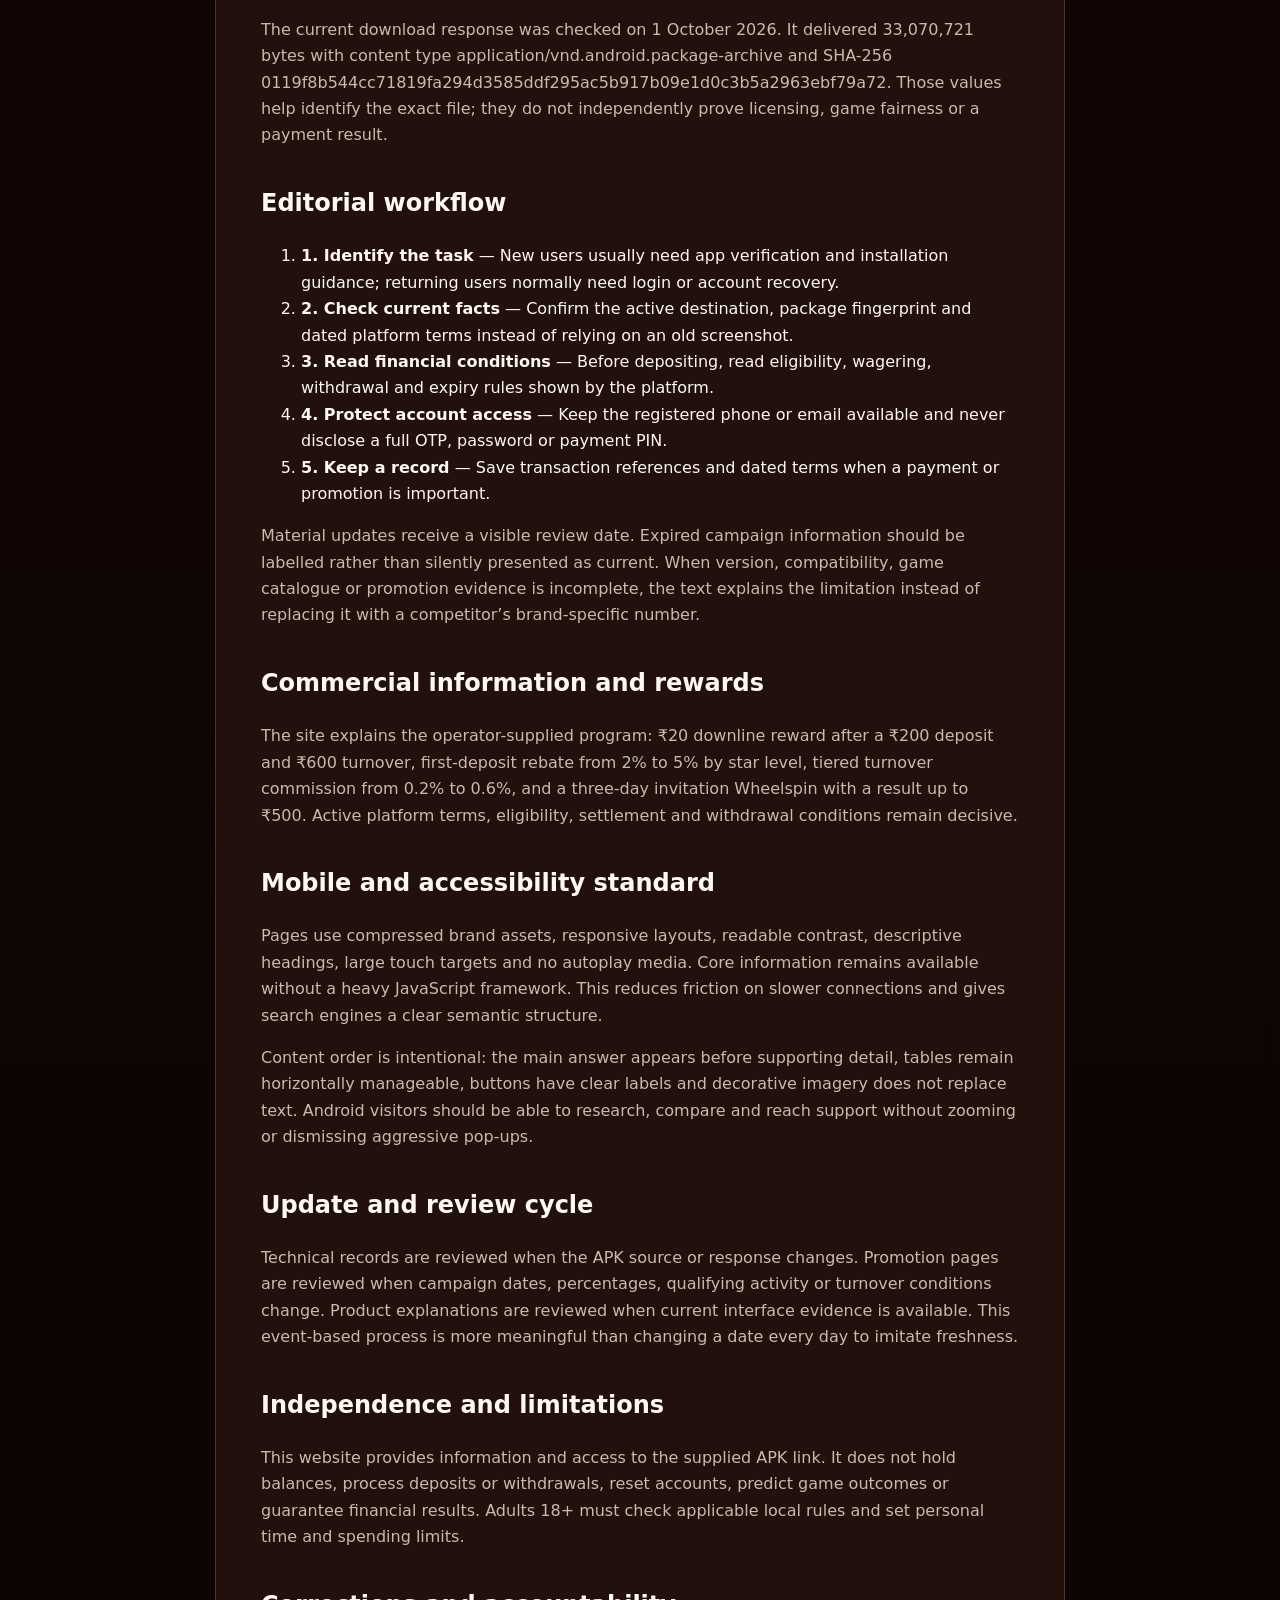
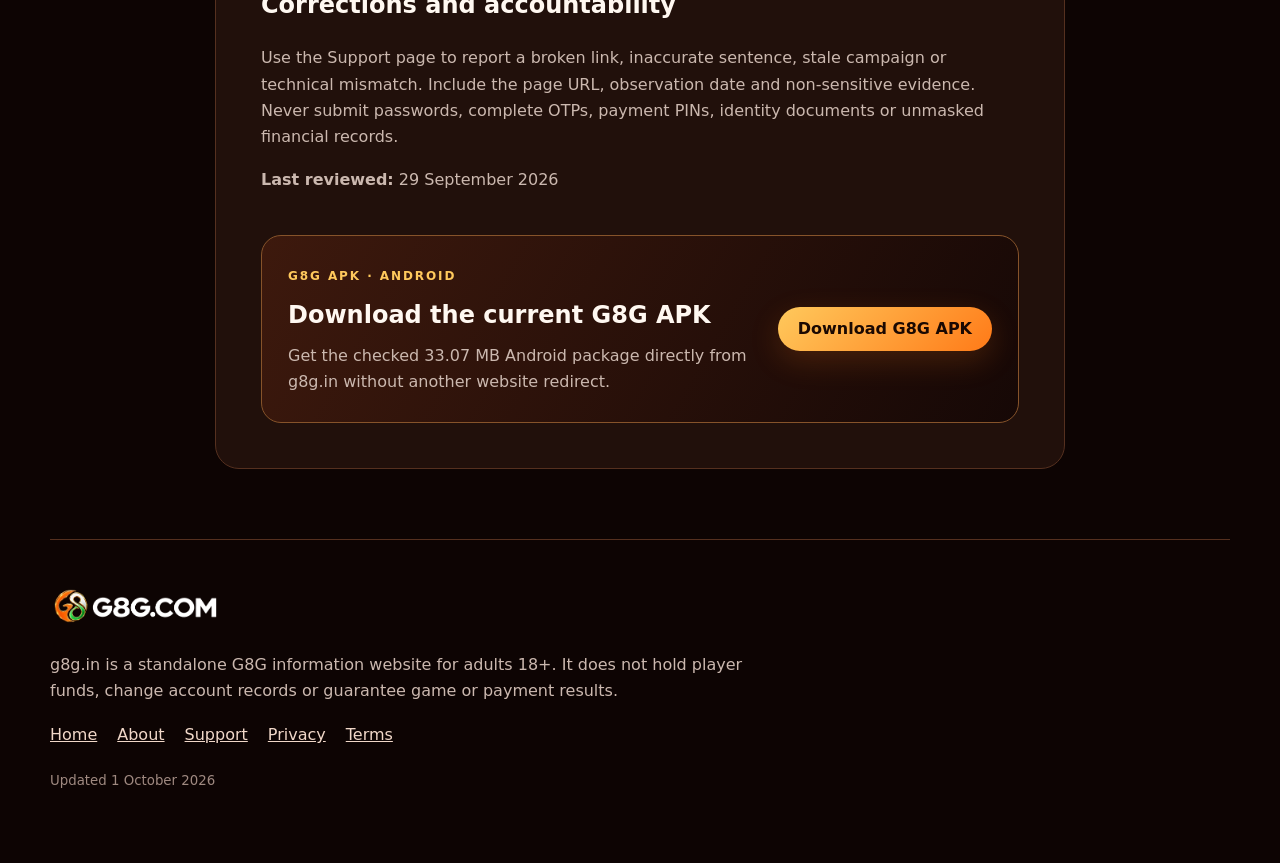
==== commit f000816e: "Add mobile download CTA to every page" ====
--- a/about/index.html
+++ b/about/index.html
@@ -1,4 +1,4 @@
-<!doctype html><html lang="en-IN"><head><meta charset="utf-8"><meta name="viewport" content="width=device-width,initial-scale=1"><title>About g8g.in — Purpose, Evidence &amp; Editorial Standards</title><meta name="description" content="Learn the mission, product scope, verification method and publishing standards of g8g.in."><meta name="robots" content="index,follow,max-image-preview:large"><link rel="canonical" href="https://g8g.in/about/"><link rel="icon" href="/favicon.ico" sizes="48x48"><link rel="icon" type="image/png" sizes="48x48" href="/assets/favicon-48.png"><link rel="apple-touch-icon" sizes="180x180" href="/assets/apple-touch-icon.png"><link rel="manifest" href="/site.webmanifest"><link rel="stylesheet" href="../assets/site.css"><style>:root{--accent:#ff7a18}</style></head><body><header><a class="brand" href="../"><img src="../assets/logo-horizontal.webp" alt="G8G.COM"></a><nav><a href="../">Home</a><a href="../about/">About</a><a href="../support/">Support</a><a href="../privacy/">Privacy</a><a href="../terms/">Terms</a></nav><a class="pill" href="../">Home</a></header><main><section class="legal rich-legal"><div class="eyebrow">ABOUT · g8g.in</div><h1>About g8g.in</h1><p>g8g.in is a standalone publication focused on primary g8g hub. Its central topic is “G8G — Android App &amp; APK Guide”. It has its own homepage, policies, support material, canonical URLs and sitemap and does not require another domain to establish its purpose or authority.</p>
+<!doctype html><html lang="en-IN"><head><meta charset="utf-8"><meta name="viewport" content="width=device-width,initial-scale=1,viewport-fit=cover"><title>About g8g.in — Purpose, Evidence &amp; Editorial Standards</title><meta name="description" content="Learn the mission, product scope, verification method and publishing standards of g8g.in."><meta name="robots" content="index,follow,max-image-preview:large"><link rel="canonical" href="https://g8g.in/about/"><link rel="icon" href="/favicon.ico" sizes="48x48"><link rel="icon" type="image/png" sizes="48x48" href="/assets/favicon-48.png"><link rel="apple-touch-icon" sizes="180x180" href="/assets/apple-touch-icon.png"><link rel="manifest" href="/site.webmanifest"><link rel="stylesheet" href="../assets/site.css"><style>:root{--accent:#ff7a18}</style></head><body><header><a class="brand" href="../"><img src="../assets/logo-horizontal.webp" alt="G8G.COM"></a><nav><a href="../">Home</a><a href="../about/">About</a><a href="../support/">Support</a><a href="../privacy/">Privacy</a><a href="../terms/">Terms</a></nav><a class="pill" href="../download/G8G.apk" download="G8G.apk" aria-label="Download G8G APK">Download</a></header><main><section class="legal rich-legal"><div class="eyebrow">ABOUT · g8g.in</div><h1>About g8g.in</h1><p>g8g.in is a standalone publication focused on primary g8g hub. Its central topic is “G8G — Android App &amp; APK Guide”. It has its own homepage, policies, support material, canonical URLs and sitemap and does not require another domain to establish its purpose or authority.</p>
   <h2>Our purpose</h2><p>G8G brings mobile game discovery, account access, promotional information and payment guidance into an Android-first experience. This guide is organised around the questions a new player asks before installing: what the app offers, how access works, where reward rules appear and what to check before moving money. Returning users can also find login, update and troubleshooting guidance without searching through unrelated pages.</p><p>The goal is to answer the complete user journey, not merely place a download button above a few repeated keywords. A visitor should be able to understand the product, verify the current Android package, review installation and account steps, interpret reward conditions, recognise payment boundaries and find responsible-play information from one coherent website.</p>
   <h2>What this domain specialises in</h2><p>Use this hub to decide where to go before you download, sign in or act on a promotion. It is written for mobile users and does not infer availability, legality or payment support from a domain name alone.</p><p>This focus determines which questions receive the greatest depth, how the homepage is structured and which evidence receives priority. Related subjects remain available so the domain works as a complete primary website rather than a thin doorway page.</p>
   <h2>Who the content is for</h2><p>The primary audience is adults using Android phones, including first-time visitors researching G8G, users preparing to install the APK, returning users seeking account guidance and people checking current reward or payment information. Pages are written in clear English, use INR context where supplied and are designed for narrow screens and mobile data.</p>
@@ -9,4 +9,4 @@
   <h2>Mobile and accessibility standard</h2><p>Pages use compressed brand assets, responsive layouts, readable contrast, descriptive headings, large touch targets and no autoplay media. Core information remains available without a heavy JavaScript framework. This reduces friction on slower connections and gives search engines a clear semantic structure.</p><p>Content order is intentional: the main answer appears before supporting detail, tables remain horizontally manageable, buttons have clear labels and decorative imagery does not replace text. Android visitors should be able to research, compare and reach support without zooming or dismissing aggressive pop-ups.</p>
   <h2>Update and review cycle</h2><p>Technical records are reviewed when the APK source or response changes. Promotion pages are reviewed when campaign dates, percentages, qualifying activity or turnover conditions change. Product explanations are reviewed when current interface evidence is available. This event-based process is more meaningful than changing a date every day to imitate freshness.</p>
   <h2>Independence and limitations</h2><p>This website provides information and access to the supplied APK link. It does not hold balances, process deposits or withdrawals, reset accounts, predict game outcomes or guarantee financial results. Adults 18+ must check applicable local rules and set personal time and spending limits.</p>
-  <h2>Corrections and accountability</h2><p>Use the Support page to report a broken link, inaccurate sentence, stale campaign or technical mismatch. Include the page URL, observation date and non-sensitive evidence. Never submit passwords, complete OTPs, payment PINs, identity documents or unmasked financial records.</p><p><strong>Last reviewed:</strong> 29 September 2026</p></section></main><footer><img src="../assets/logo-horizontal.webp" alt="G8G.COM"><p>g8g.in is a standalone G8G information website for adults 18+. It does not hold player funds, change account records or guarantee game or payment results.</p><div><a href="../">Home</a><a href="../about/">About</a><a href="../support/">Support</a><a href="../privacy/">Privacy</a><a href="../terms/">Terms</a></div><small>Updated 29 September 2026</small></footer></body></html>
+  <h2>Corrections and accountability</h2><p>Use the Support page to report a broken link, inaccurate sentence, stale campaign or technical mismatch. Include the page URL, observation date and non-sensitive evidence. Never submit passwords, complete OTPs, payment PINs, identity documents or unmasked financial records.</p><p><strong>Last reviewed:</strong> 29 September 2026</p><div class="inner-download-cta"><div><span class="kicker">G8G APK · ANDROID</span><h2>Download the current G8G APK</h2><p>Get the checked 33.07 MB Android package directly from g8g.in without another website redirect.</p></div><a class="primary" href="../download/G8G.apk" download="G8G.apk">Download G8G APK</a></div></section></main><aside class="mobile-download-bar" aria-label="Quick APK download"><div><strong>G8G APK</strong><span>33.07 MB · Android</span></div><a href="../download/G8G.apk" download="G8G.apk" aria-label="Download G8G APK">Download</a></aside><footer><img src="../assets/logo-horizontal.webp" alt="G8G.COM"><p>g8g.in is a standalone G8G information website for adults 18+. It does not hold player funds, change account records or guarantee game or payment results.</p><div><a href="../">Home</a><a href="../about/">About</a><a href="../support/">Support</a><a href="../privacy/">Privacy</a><a href="../terms/">Terms</a></div><small>Updated 1 October 2026</small></footer></body></html>
--- a/assets/site.css
+++ b/assets/site.css
@@ -25,3 +25,8 @@
 html,body{max-width:100%;overflow-x:hidden}img{max-width:100%}
 @media(max-width:560px){header{height:64px;padding:0 14px;gap:10px}.brand img{width:118px}.pill{min-height:42px;font-size:13px;padding:0 15px;white-space:nowrap}.hero{gap:18px;padding:32px 16px 34px}.hero h1{font-size:clamp(36px,12vw,48px);line-height:1.02;letter-spacing:-.045em;overflow-wrap:anywhere}.app-icon{width:200px}.actions a{width:100%}.trust,.content,.faq{margin-left:16px;margin-right:16px}.trust div{padding:16px}.cards{padding-left:16px;padding-right:16px}.download,.quick-download,.market-section,.feature-section,.journey,.split,.closing,.promo,.evidence{margin-left:16px;margin-right:16px}.download{padding:24px}.download .primary{width:100%;margin-top:18px}.legal{margin:24px 16px;padding:24px}.legal h1{font-size:clamp(32px,10vw,38px);overflow-wrap:anywhere}.journey{padding:24px}.closing{padding:26px}.promo,.market-section{padding:24px}footer{margin-left:16px;margin-right:16px}footer div{flex-wrap:wrap;gap:12px 18px}}
 @media(max-width:360px){.brand img{width:104px}.pill{padding:0 12px}.hero h1{font-size:35px}.trust{grid-template-columns:1fr}.trust div{border-right:0;border-bottom:1px solid var(--line)}.trust div:last-child{border-bottom:0}.market-points{grid-template-columns:1fr}}
+
+/* Download access on every page. */
+.inner-download-cta{margin-top:42px;padding:26px;border:1px solid #86532a;border-radius:20px;background:linear-gradient(120deg,#3d190d,#160806);display:flex;align-items:center;gap:24px}.inner-download-cta>div{margin-right:auto}.inner-download-cta h2{margin:7px 0 8px}.inner-download-cta p{margin:0;max-width:580px}.inner-download-cta .primary{flex:0 0 auto}.mobile-download-bar{display:none}
+@media(max-width:560px){body{padding-bottom:calc(82px + env(safe-area-inset-bottom))}.inner-download-cta{display:block;margin-top:32px;padding:22px}.inner-download-cta .primary{width:100%;margin-top:18px}.mobile-download-bar{position:fixed;z-index:40;left:10px;right:10px;bottom:calc(8px + env(safe-area-inset-bottom));display:flex;align-items:center;gap:12px;padding:10px 10px 10px 14px;border:1px solid #966036;border-radius:18px;background:rgba(28,9,5,.96);box-shadow:0 12px 40px rgba(0,0,0,.55);backdrop-filter:blur(14px)}.mobile-download-bar>div{display:grid;min-width:0;margin-right:auto;line-height:1.2}.mobile-download-bar strong{font-size:14px;color:#fff}.mobile-download-bar span{font-size:11px;color:var(--muted)}.mobile-download-bar>a{display:inline-flex;align-items:center;justify-content:center;min-height:48px;padding:0 20px;border-radius:14px;background:linear-gradient(135deg,var(--gold),var(--accent));color:#1b0902;text-decoration:none;font-weight:950;white-space:nowrap}}
+@media(max-width:360px){.mobile-download-bar{left:7px;right:7px}.mobile-download-bar>a{padding:0 15px}}
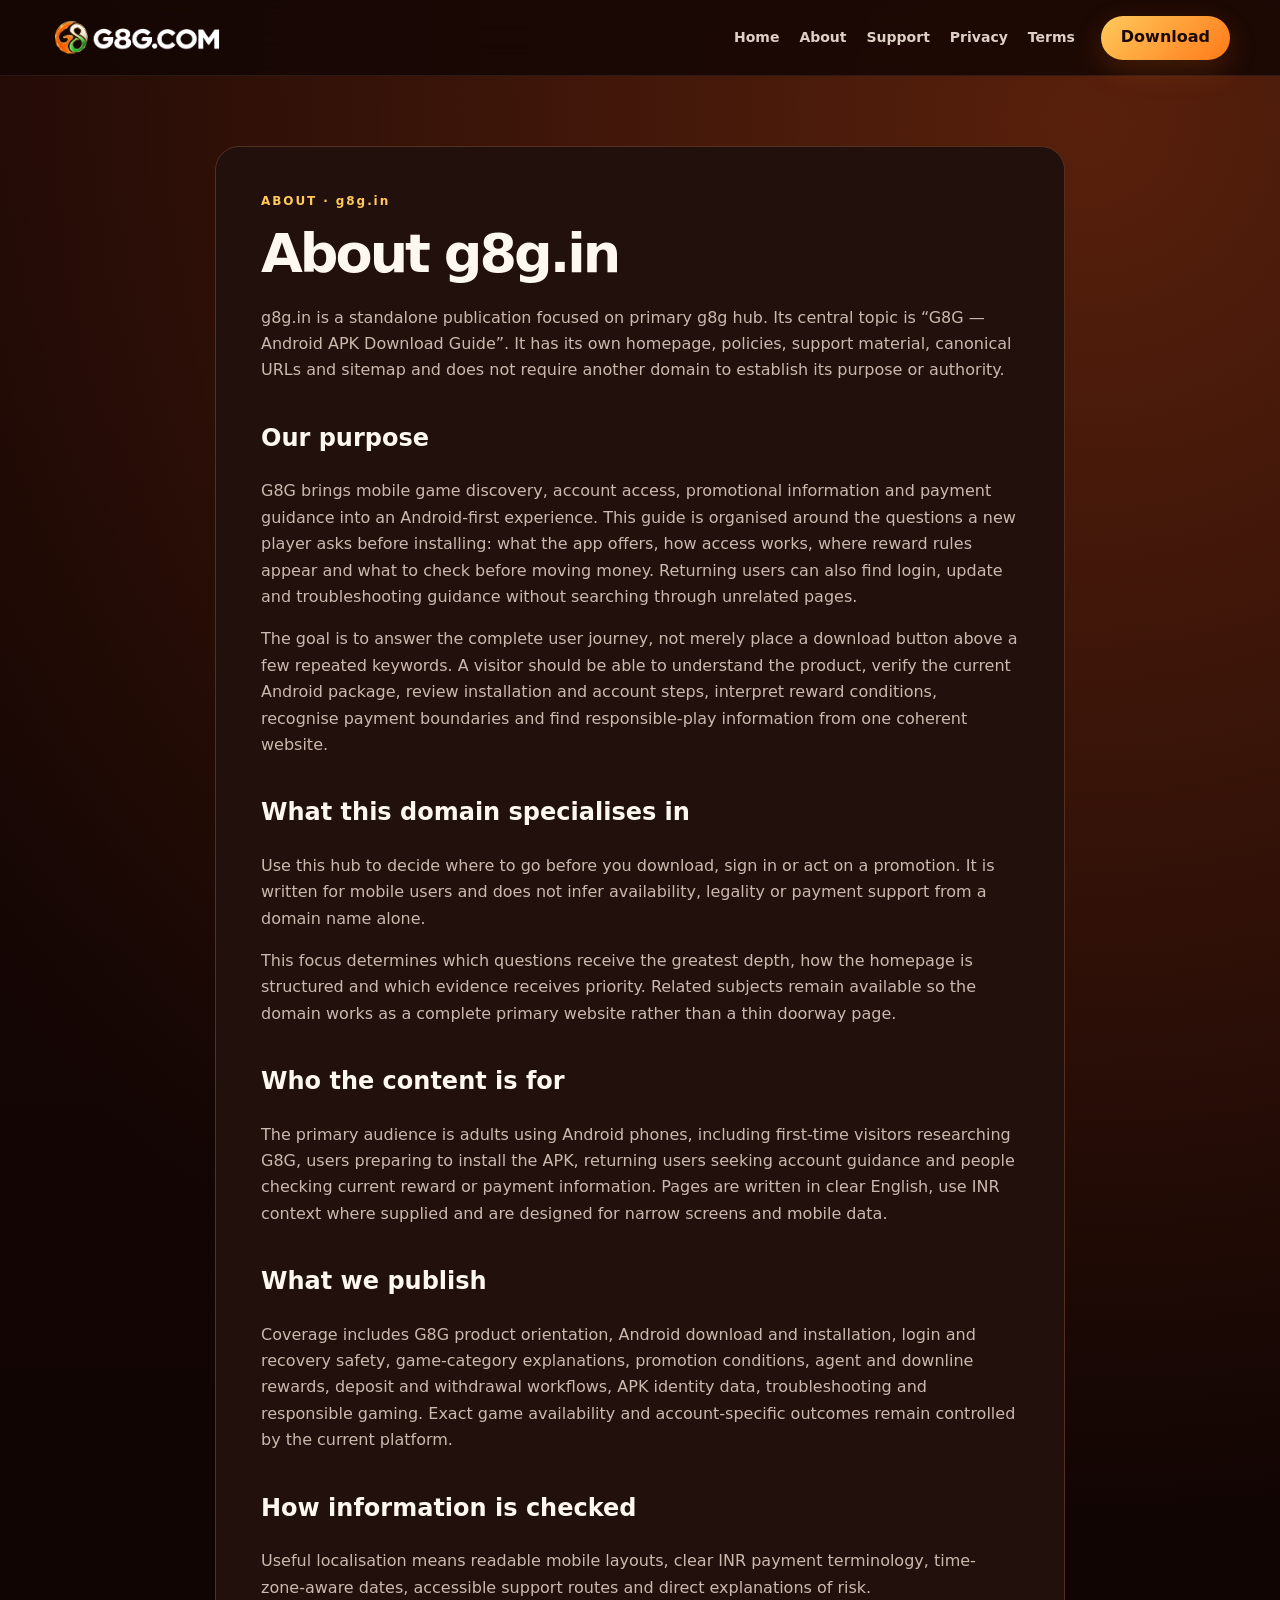
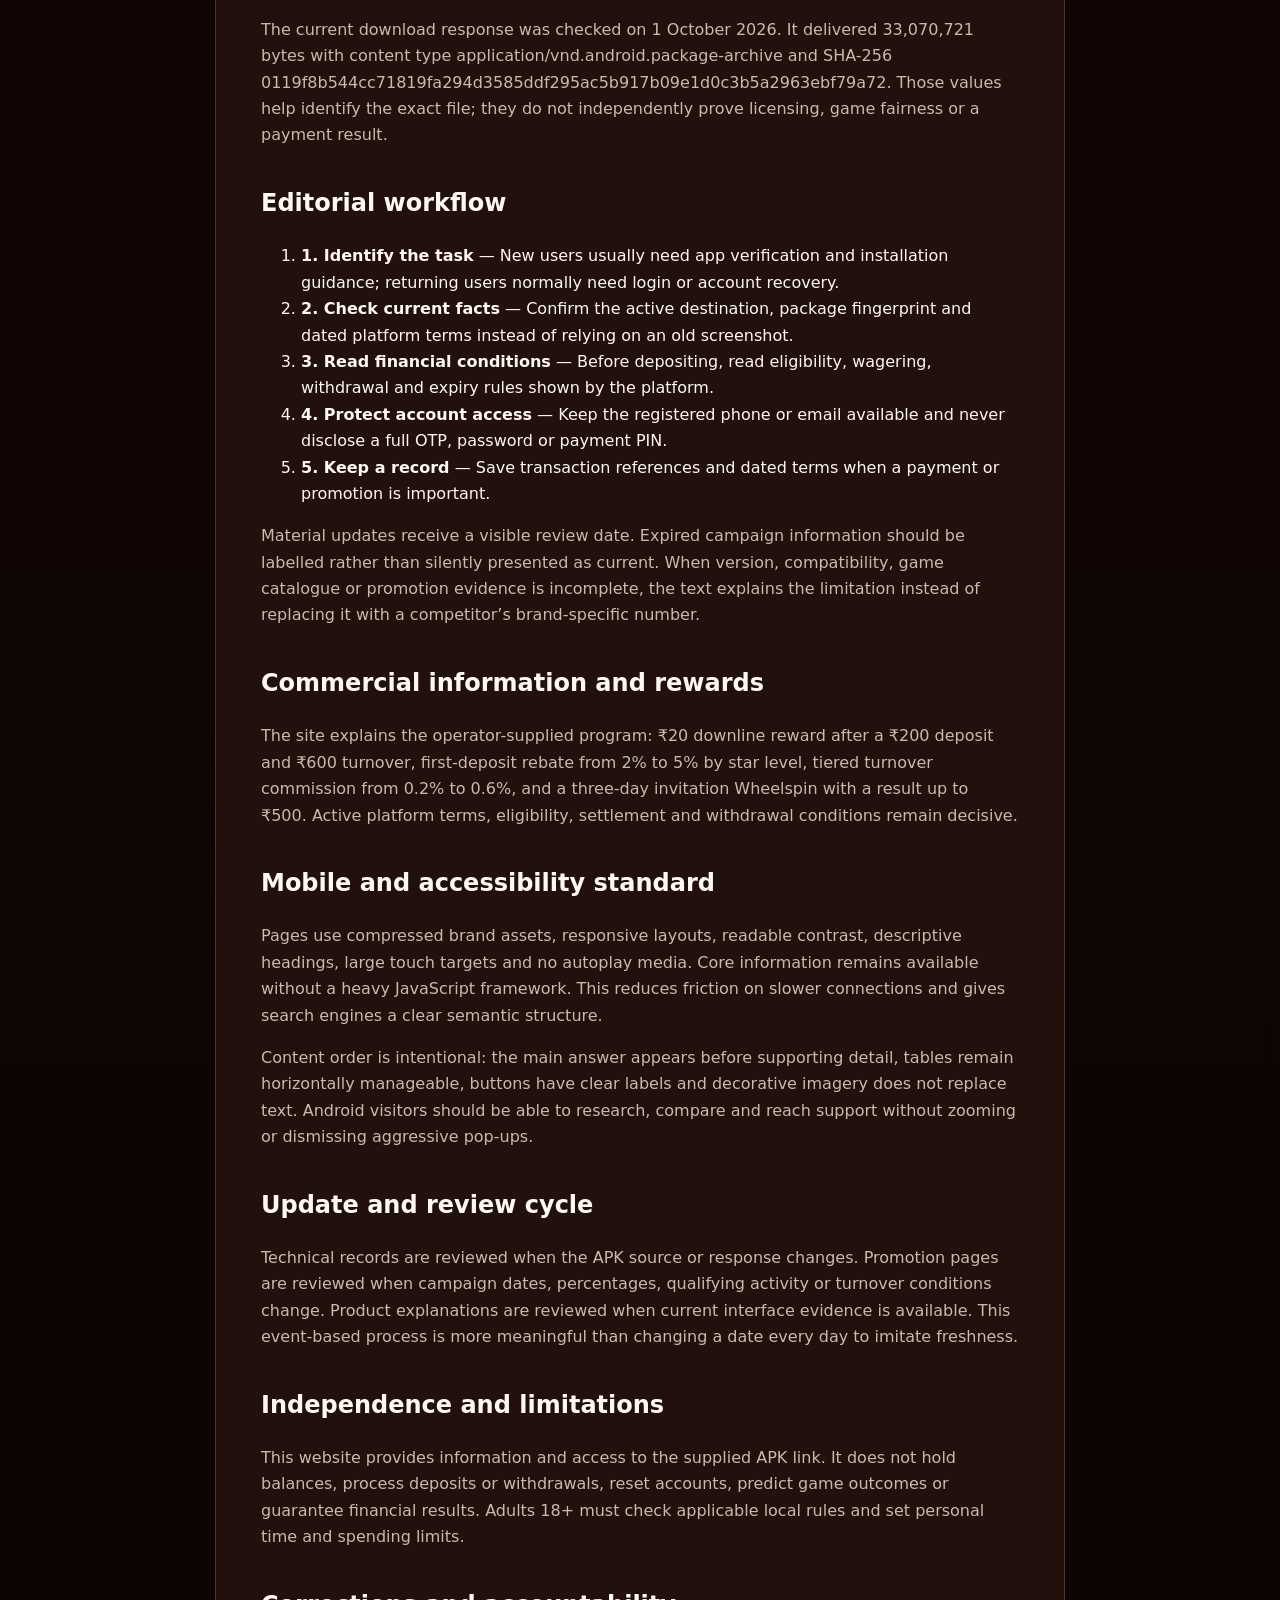
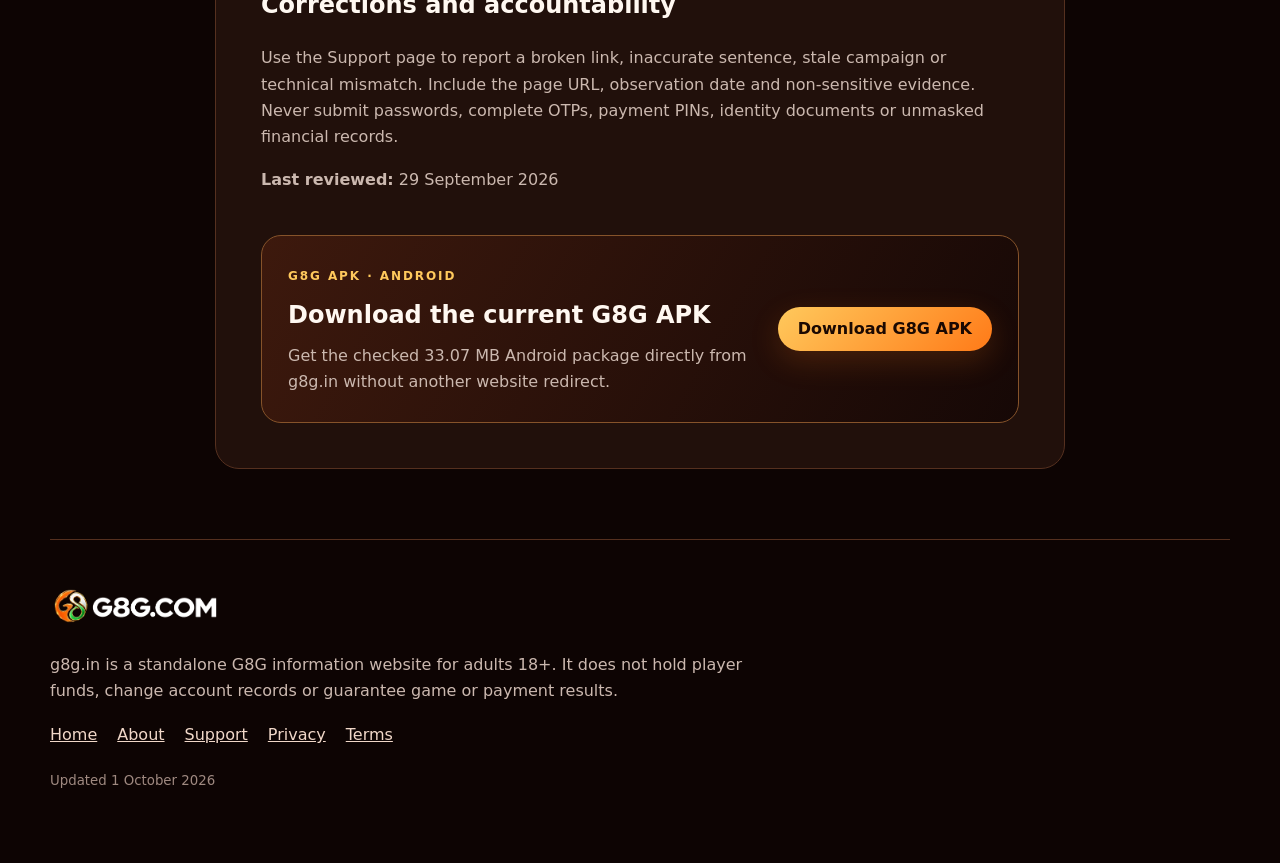
==== commit c58a5c37: "Focus SEO copy on G8G APK" ====
--- a/about/index.html
+++ b/about/index.html
@@ -1,4 +1,4 @@
-<!doctype html><html lang="en-IN"><head><meta charset="utf-8"><meta name="viewport" content="width=device-width,initial-scale=1,viewport-fit=cover"><title>About g8g.in — Purpose, Evidence &amp; Editorial Standards</title><meta name="description" content="Learn the mission, product scope, verification method and publishing standards of g8g.in."><meta name="robots" content="index,follow,max-image-preview:large"><link rel="canonical" href="https://g8g.in/about/"><link rel="icon" href="/favicon.ico" sizes="48x48"><link rel="icon" type="image/png" sizes="48x48" href="/assets/favicon-48.png"><link rel="apple-touch-icon" sizes="180x180" href="/assets/apple-touch-icon.png"><link rel="manifest" href="/site.webmanifest"><link rel="stylesheet" href="../assets/site.css"><style>:root{--accent:#ff7a18}</style></head><body><header><a class="brand" href="../"><img src="../assets/logo-horizontal.webp" alt="G8G.COM"></a><nav><a href="../">Home</a><a href="../about/">About</a><a href="../support/">Support</a><a href="../privacy/">Privacy</a><a href="../terms/">Terms</a></nav><a class="pill" href="../download/G8G.apk" download="G8G.apk" aria-label="Download G8G APK">Download</a></header><main><section class="legal rich-legal"><div class="eyebrow">ABOUT · g8g.in</div><h1>About g8g.in</h1><p>g8g.in is a standalone publication focused on primary g8g hub. Its central topic is “G8G — Android App &amp; APK Guide”. It has its own homepage, policies, support material, canonical URLs and sitemap and does not require another domain to establish its purpose or authority.</p>
+<!doctype html><html lang="en-IN"><head><meta charset="utf-8"><meta name="viewport" content="width=device-width,initial-scale=1,viewport-fit=cover"><title>About g8g.in — Purpose, Evidence &amp; Editorial Standards</title><meta name="description" content="Learn the mission, product scope, verification method and publishing standards of g8g.in."><meta name="robots" content="index,follow,max-image-preview:large"><link rel="canonical" href="https://g8g.in/about/"><link rel="icon" href="/favicon.ico" sizes="48x48"><link rel="icon" type="image/png" sizes="48x48" href="/assets/favicon-48.png"><link rel="apple-touch-icon" sizes="180x180" href="/assets/apple-touch-icon.png"><link rel="manifest" href="/site.webmanifest"><link rel="stylesheet" href="../assets/site.css"><style>:root{--accent:#ff7a18}</style></head><body><header><a class="brand" href="../"><img src="../assets/logo-horizontal.webp" alt="G8G.COM"></a><nav><a href="../">Home</a><a href="../about/">About</a><a href="../support/">Support</a><a href="../privacy/">Privacy</a><a href="../terms/">Terms</a></nav><a class="pill" href="../download/G8G.apk" download="G8G.apk" aria-label="Download G8G APK">Download</a></header><main><section class="legal rich-legal"><div class="eyebrow">ABOUT · g8g.in</div><h1>About g8g.in</h1><p>g8g.in is a standalone publication focused on primary g8g hub. Its central topic is “G8G — Android APK Download Guide”. It has its own homepage, policies, support material, canonical URLs and sitemap and does not require another domain to establish its purpose or authority.</p>
   <h2>Our purpose</h2><p>G8G brings mobile game discovery, account access, promotional information and payment guidance into an Android-first experience. This guide is organised around the questions a new player asks before installing: what the app offers, how access works, where reward rules appear and what to check before moving money. Returning users can also find login, update and troubleshooting guidance without searching through unrelated pages.</p><p>The goal is to answer the complete user journey, not merely place a download button above a few repeated keywords. A visitor should be able to understand the product, verify the current Android package, review installation and account steps, interpret reward conditions, recognise payment boundaries and find responsible-play information from one coherent website.</p>
   <h2>What this domain specialises in</h2><p>Use this hub to decide where to go before you download, sign in or act on a promotion. It is written for mobile users and does not infer availability, legality or payment support from a domain name alone.</p><p>This focus determines which questions receive the greatest depth, how the homepage is structured and which evidence receives priority. Related subjects remain available so the domain works as a complete primary website rather than a thin doorway page.</p>
   <h2>Who the content is for</h2><p>The primary audience is adults using Android phones, including first-time visitors researching G8G, users preparing to install the APK, returning users seeking account guidance and people checking current reward or payment information. Pages are written in clear English, use INR context where supplied and are designed for narrow screens and mobile data.</p>
--- a/assets/site.css
+++ b/assets/site.css
@@ -30,3 +30,6 @@
 .inner-download-cta{margin-top:42px;padding:26px;border:1px solid #86532a;border-radius:20px;background:linear-gradient(120deg,#3d190d,#160806);display:flex;align-items:center;gap:24px}.inner-download-cta>div{margin-right:auto}.inner-download-cta h2{margin:7px 0 8px}.inner-download-cta p{margin:0;max-width:580px}.inner-download-cta .primary{flex:0 0 auto}.mobile-download-bar{display:none}
 @media(max-width:560px){body{padding-bottom:calc(82px + env(safe-area-inset-bottom))}.inner-download-cta{display:block;margin-top:32px;padding:22px}.inner-download-cta .primary{width:100%;margin-top:18px}.mobile-download-bar{position:fixed;z-index:40;left:10px;right:10px;bottom:calc(8px + env(safe-area-inset-bottom));display:flex;align-items:center;gap:12px;padding:10px 10px 10px 14px;border:1px solid #966036;border-radius:18px;background:rgba(28,9,5,.96);box-shadow:0 12px 40px rgba(0,0,0,.55);backdrop-filter:blur(14px)}.mobile-download-bar>div{display:grid;min-width:0;margin-right:auto;line-height:1.2}.mobile-download-bar strong{font-size:14px;color:#fff}.mobile-download-bar span{font-size:11px;color:var(--muted)}.mobile-download-bar>a{display:inline-flex;align-items:center;justify-content:center;min-height:48px;padding:0 20px;border-radius:14px;background:linear-gradient(135deg,var(--gold),var(--accent));color:#1b0902;text-decoration:none;font-weight:950;white-space:nowrap}}
 @media(max-width:360px){.mobile-download-bar{left:7px;right:7px}.mobile-download-bar>a{padding:0 15px}}
+
+.promo-thumbnail{max-width:1180px;margin:0 auto 60px;overflow:hidden;border:1px solid #87532a;border-radius:26px;background:#21100b}.promo-thumbnail>img{display:block;width:100%;height:auto;aspect-ratio:1200/630;object-fit:cover}.promo-thumbnail>div{display:flex;align-items:center;gap:20px;padding:26px 30px}.promo-thumbnail h2{font-size:clamp(26px,3vw,40px);line-height:1.08;margin:5px auto 5px 0}.promo-thumbnail p{max-width:520px;margin:0;color:var(--muted)}.promo-thumbnail .primary{flex:0 0 auto;margin-left:auto}
+@media(max-width:760px){.promo-thumbnail{margin-left:16px;margin-right:16px}.promo-thumbnail>div{display:block;padding:22px}.promo-thumbnail .primary{width:100%;margin:18px 0 0}}
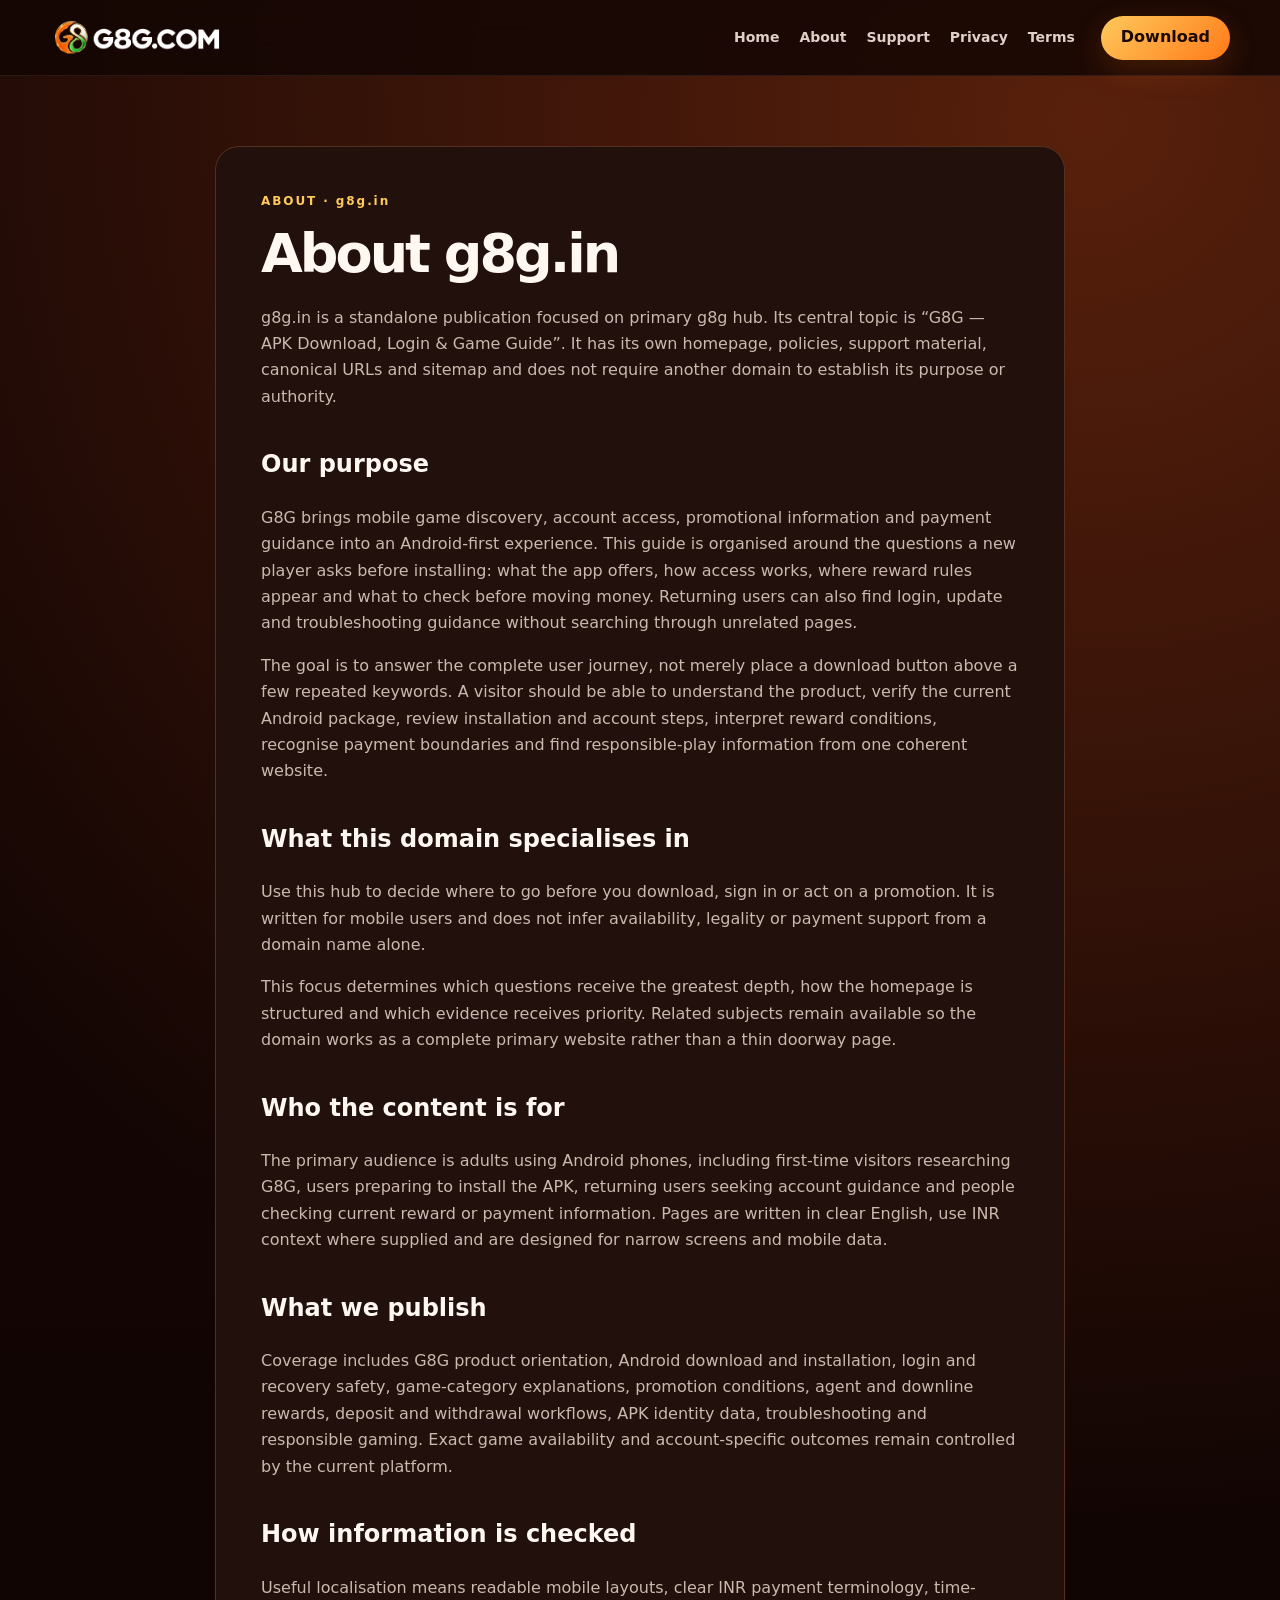
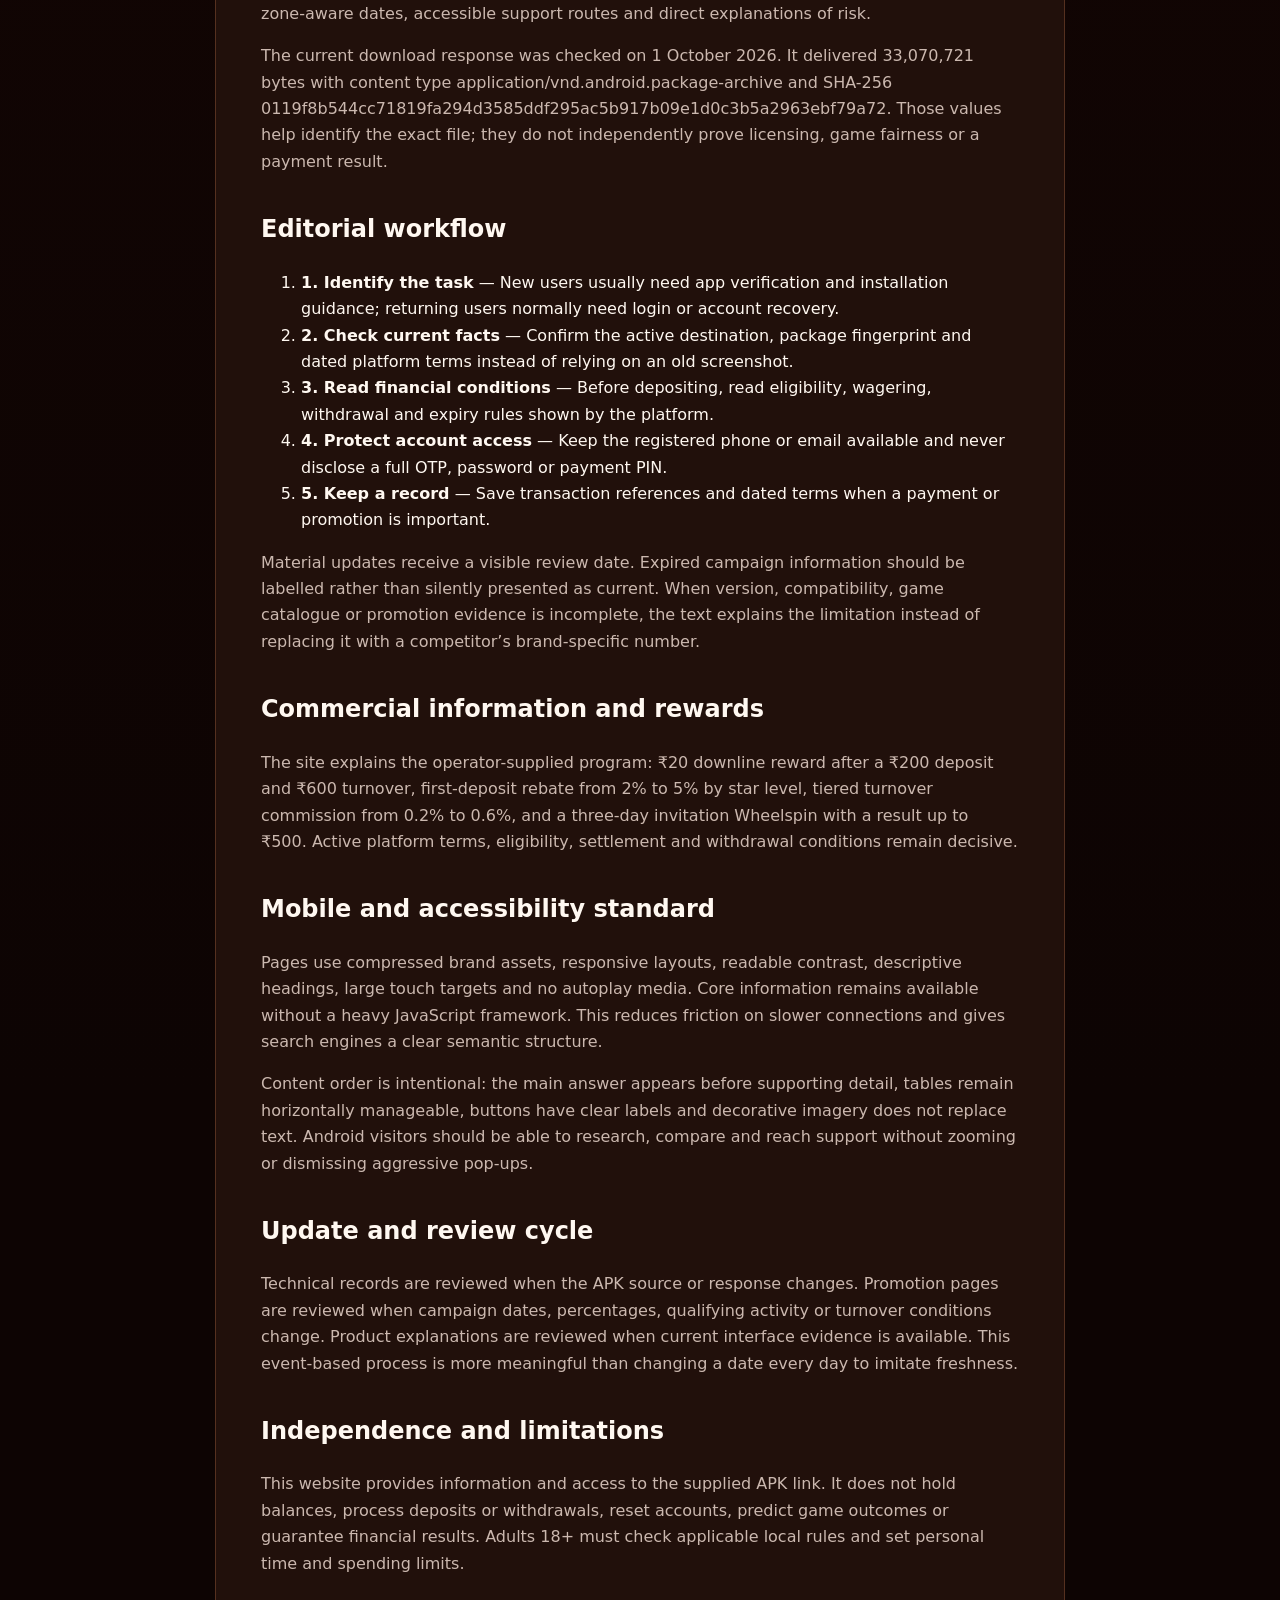
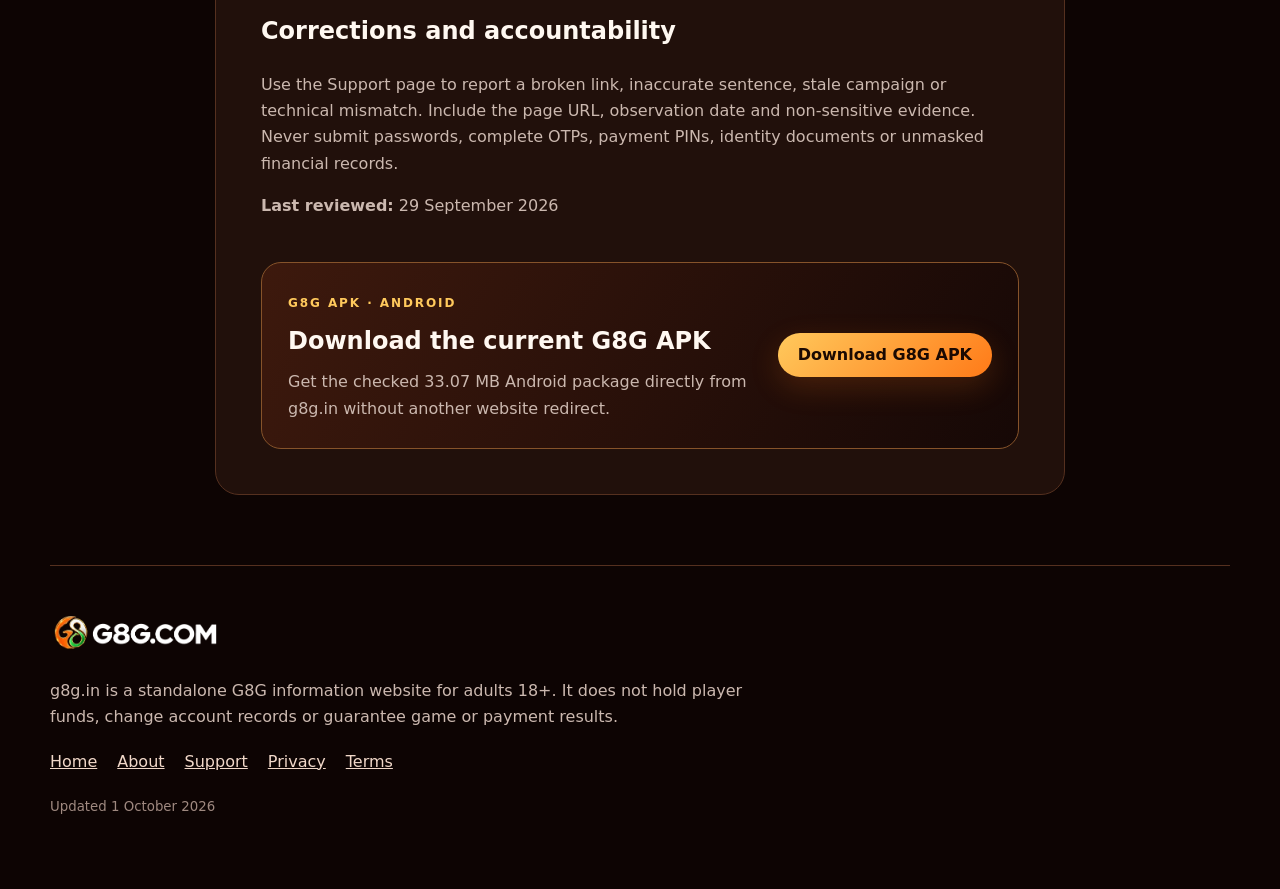
==== commit cc1cf792: "Strengthen g8g.in for the G8G brand query" ====
--- a/about/index.html
+++ b/about/index.html
@@ -1,4 +1,4 @@
-<!doctype html><html lang="en-IN"><head><meta charset="utf-8"><meta name="viewport" content="width=device-width,initial-scale=1,viewport-fit=cover"><title>About g8g.in — Purpose, Evidence &amp; Editorial Standards</title><meta name="description" content="Learn the mission, product scope, verification method and publishing standards of g8g.in."><meta name="robots" content="index,follow,max-image-preview:large"><link rel="canonical" href="https://g8g.in/about/"><link rel="icon" href="/favicon.ico" sizes="48x48"><link rel="icon" type="image/png" sizes="48x48" href="/assets/favicon-48.png"><link rel="apple-touch-icon" sizes="180x180" href="/assets/apple-touch-icon.png"><link rel="manifest" href="/site.webmanifest"><link rel="stylesheet" href="../assets/site.css"><style>:root{--accent:#ff7a18}</style></head><body><header><a class="brand" href="../"><img src="../assets/logo-horizontal.webp" alt="G8G.COM"></a><nav><a href="../">Home</a><a href="../about/">About</a><a href="../support/">Support</a><a href="../privacy/">Privacy</a><a href="../terms/">Terms</a></nav><a class="pill" href="../download/G8G.apk" download="G8G.apk" aria-label="Download G8G APK">Download</a></header><main><section class="legal rich-legal"><div class="eyebrow">ABOUT · g8g.in</div><h1>About g8g.in</h1><p>g8g.in is a standalone publication focused on primary g8g hub. Its central topic is “G8G — Android APK Download Guide”. It has its own homepage, policies, support material, canonical URLs and sitemap and does not require another domain to establish its purpose or authority.</p>
+<!doctype html><html lang="en-IN"><head><meta charset="utf-8"><meta name="viewport" content="width=device-width,initial-scale=1,viewport-fit=cover"><title>About g8g.in — Purpose, Evidence &amp; Editorial Standards</title><meta name="description" content="Learn the mission, product scope, verification method and publishing standards of g8g.in."><meta name="robots" content="index,follow,max-image-preview:large"><link rel="canonical" href="https://g8g.in/about/"><link rel="icon" href="/favicon.ico" sizes="48x48"><link rel="icon" type="image/png" sizes="48x48" href="/assets/favicon-48.png"><link rel="apple-touch-icon" sizes="180x180" href="/assets/apple-touch-icon.png"><link rel="manifest" href="/site.webmanifest"><link rel="stylesheet" href="../assets/site.css"><style>:root{--accent:#ff7a18}</style></head><body><header><a class="brand" href="../"><img src="../assets/logo-horizontal.webp" alt="G8G.COM"></a><nav><a href="../">Home</a><a href="../about/">About</a><a href="../support/">Support</a><a href="../privacy/">Privacy</a><a href="../terms/">Terms</a></nav><a class="pill" href="../download/G8G.apk" download="G8G.apk" aria-label="Download G8G APK">Download</a></header><main><section class="legal rich-legal"><div class="eyebrow">ABOUT · g8g.in</div><h1>About g8g.in</h1><p>g8g.in is a standalone publication focused on primary g8g hub. Its central topic is “G8G — APK Download, Login &amp; Game Guide”. It has its own homepage, policies, support material, canonical URLs and sitemap and does not require another domain to establish its purpose or authority.</p>
   <h2>Our purpose</h2><p>G8G brings mobile game discovery, account access, promotional information and payment guidance into an Android-first experience. This guide is organised around the questions a new player asks before installing: what the app offers, how access works, where reward rules appear and what to check before moving money. Returning users can also find login, update and troubleshooting guidance without searching through unrelated pages.</p><p>The goal is to answer the complete user journey, not merely place a download button above a few repeated keywords. A visitor should be able to understand the product, verify the current Android package, review installation and account steps, interpret reward conditions, recognise payment boundaries and find responsible-play information from one coherent website.</p>
   <h2>What this domain specialises in</h2><p>Use this hub to decide where to go before you download, sign in or act on a promotion. It is written for mobile users and does not infer availability, legality or payment support from a domain name alone.</p><p>This focus determines which questions receive the greatest depth, how the homepage is structured and which evidence receives priority. Related subjects remain available so the domain works as a complete primary website rather than a thin doorway page.</p>
   <h2>Who the content is for</h2><p>The primary audience is adults using Android phones, including first-time visitors researching G8G, users preparing to install the APK, returning users seeking account guidance and people checking current reward or payment information. Pages are written in clear English, use INR context where supplied and are designed for narrow screens and mobile data.</p>
--- a/assets/site.css
+++ b/assets/site.css
@@ -20,6 +20,9 @@
 @media(max-width:900px){.quick-download,.market-section{margin-left:22px;margin-right:22px}.market-section{grid-template-columns:1fr}}
 @media(max-width:560px){.quick-download{display:block;padding:24px}.quick-download .primary{width:100%;margin-top:18px}.market-section{padding:25px}.market-points{grid-template-columns:1fr 1fr}}
 .release-badge{display:inline-flex;margin-bottom:12px;padding:8px 13px;border:1px solid #94602c;border-radius:999px;background:rgba(43,18,10,.85);color:var(--gold);font-size:12px;font-weight:900;letter-spacing:.08em}
+.brand-answer{max-width:1180px;margin:0 auto 58px;padding:38px;border:1px solid #86532a;border-radius:24px;background:radial-gradient(circle at 100% 0,#613014 0,transparent 40%),linear-gradient(135deg,#2d120b,#180805);display:grid;grid-template-columns:1.25fr .75fr;gap:42px;align-items:center}.brand-answer h2{font-size:clamp(34px,5vw,58px);line-height:1;margin:8px 0 18px}.brand-answer p{max-width:720px;color:var(--muted);font-size:16px}.brand-facts{display:grid;grid-template-columns:1fr 1fr;gap:10px}.brand-facts span{min-height:102px;padding:18px;border:1px solid var(--line);border-radius:16px;background:rgba(20,6,4,.7);color:var(--muted);font-size:12px}.brand-facts b{display:block;margin-bottom:6px;color:#fff;font-size:17px}.brand-facts span:first-child b{color:var(--gold);font-size:24px}
+@media(max-width:900px){.brand-answer{margin-left:22px;margin-right:22px;grid-template-columns:1fr}}
+@media(max-width:560px){.brand-answer{margin-left:16px;margin-right:16px;padding:24px}.brand-facts{grid-template-columns:1fr 1fr}.brand-facts span{min-height:92px;padding:14px}}
 
 /* Mobile hardening: prevent horizontal overflow and keep every CTA tappable. */
 html,body{max-width:100%;overflow-x:hidden}img{max-width:100%}
